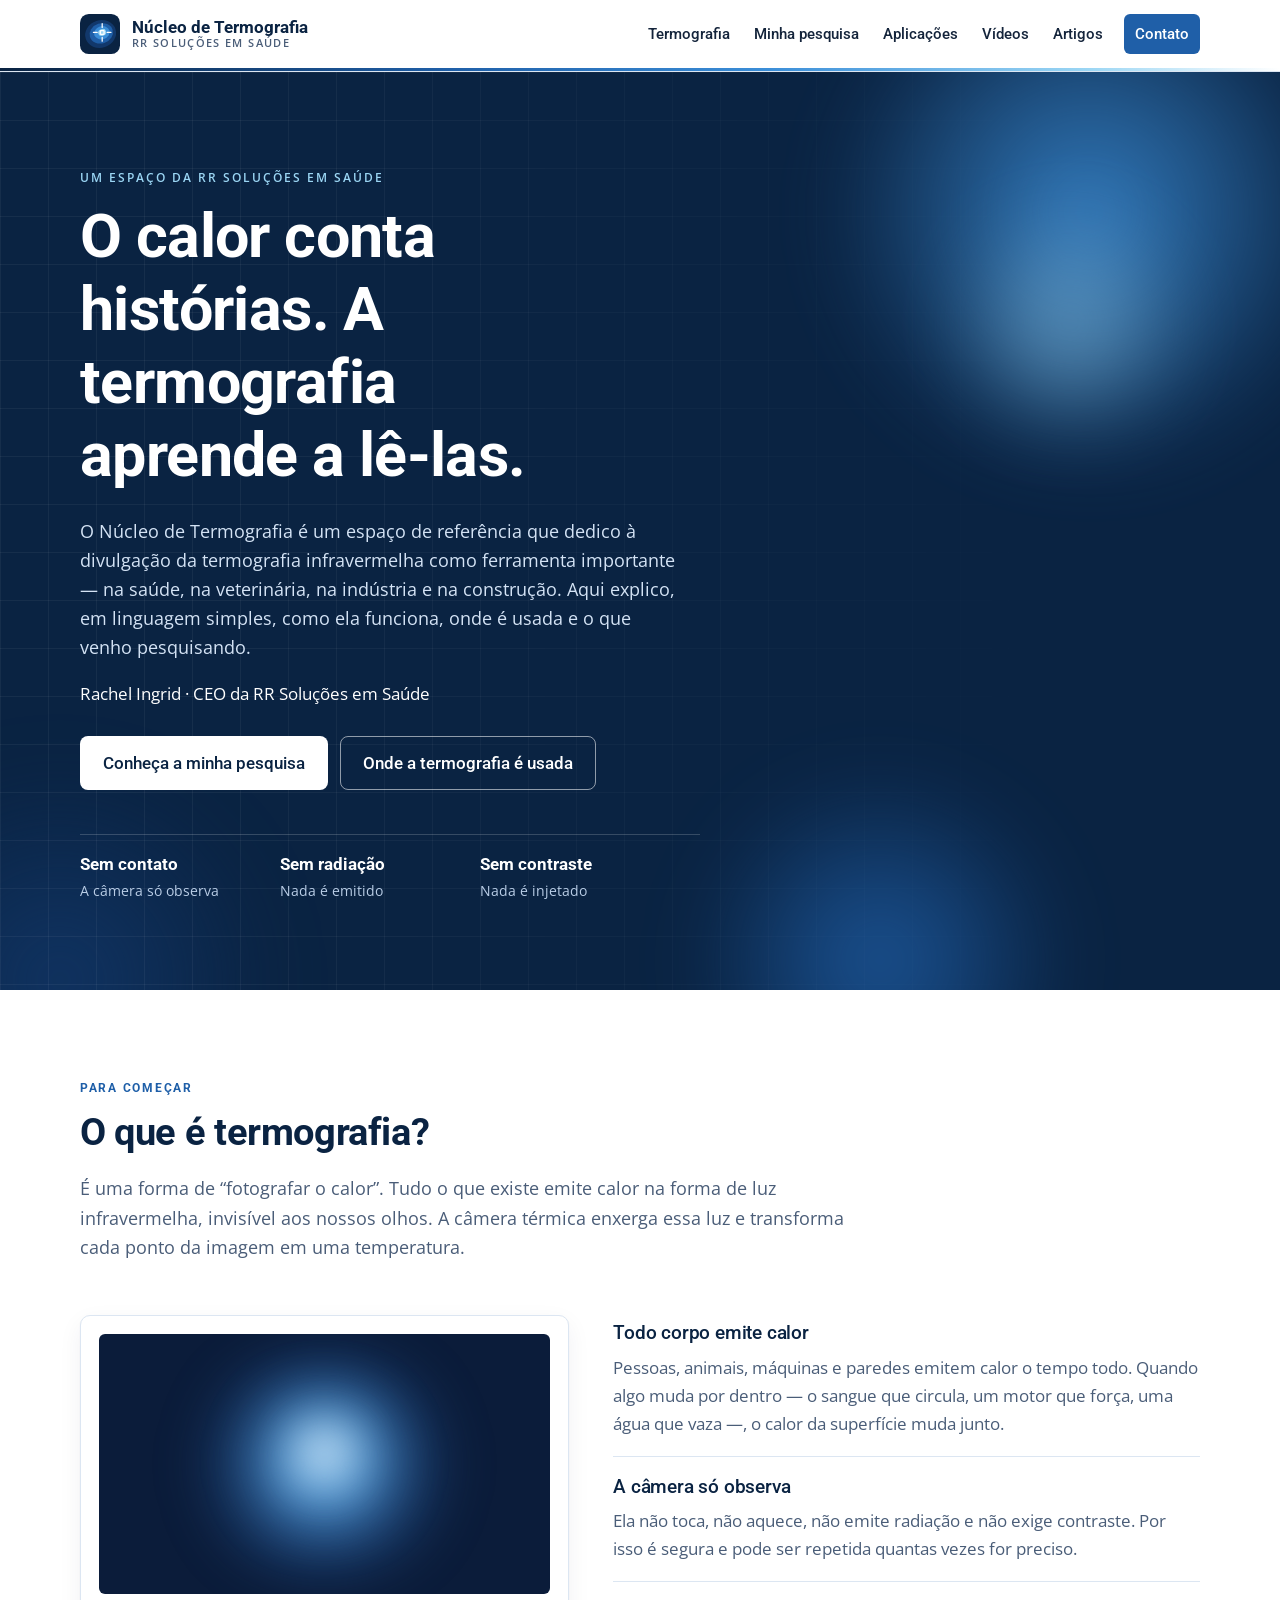
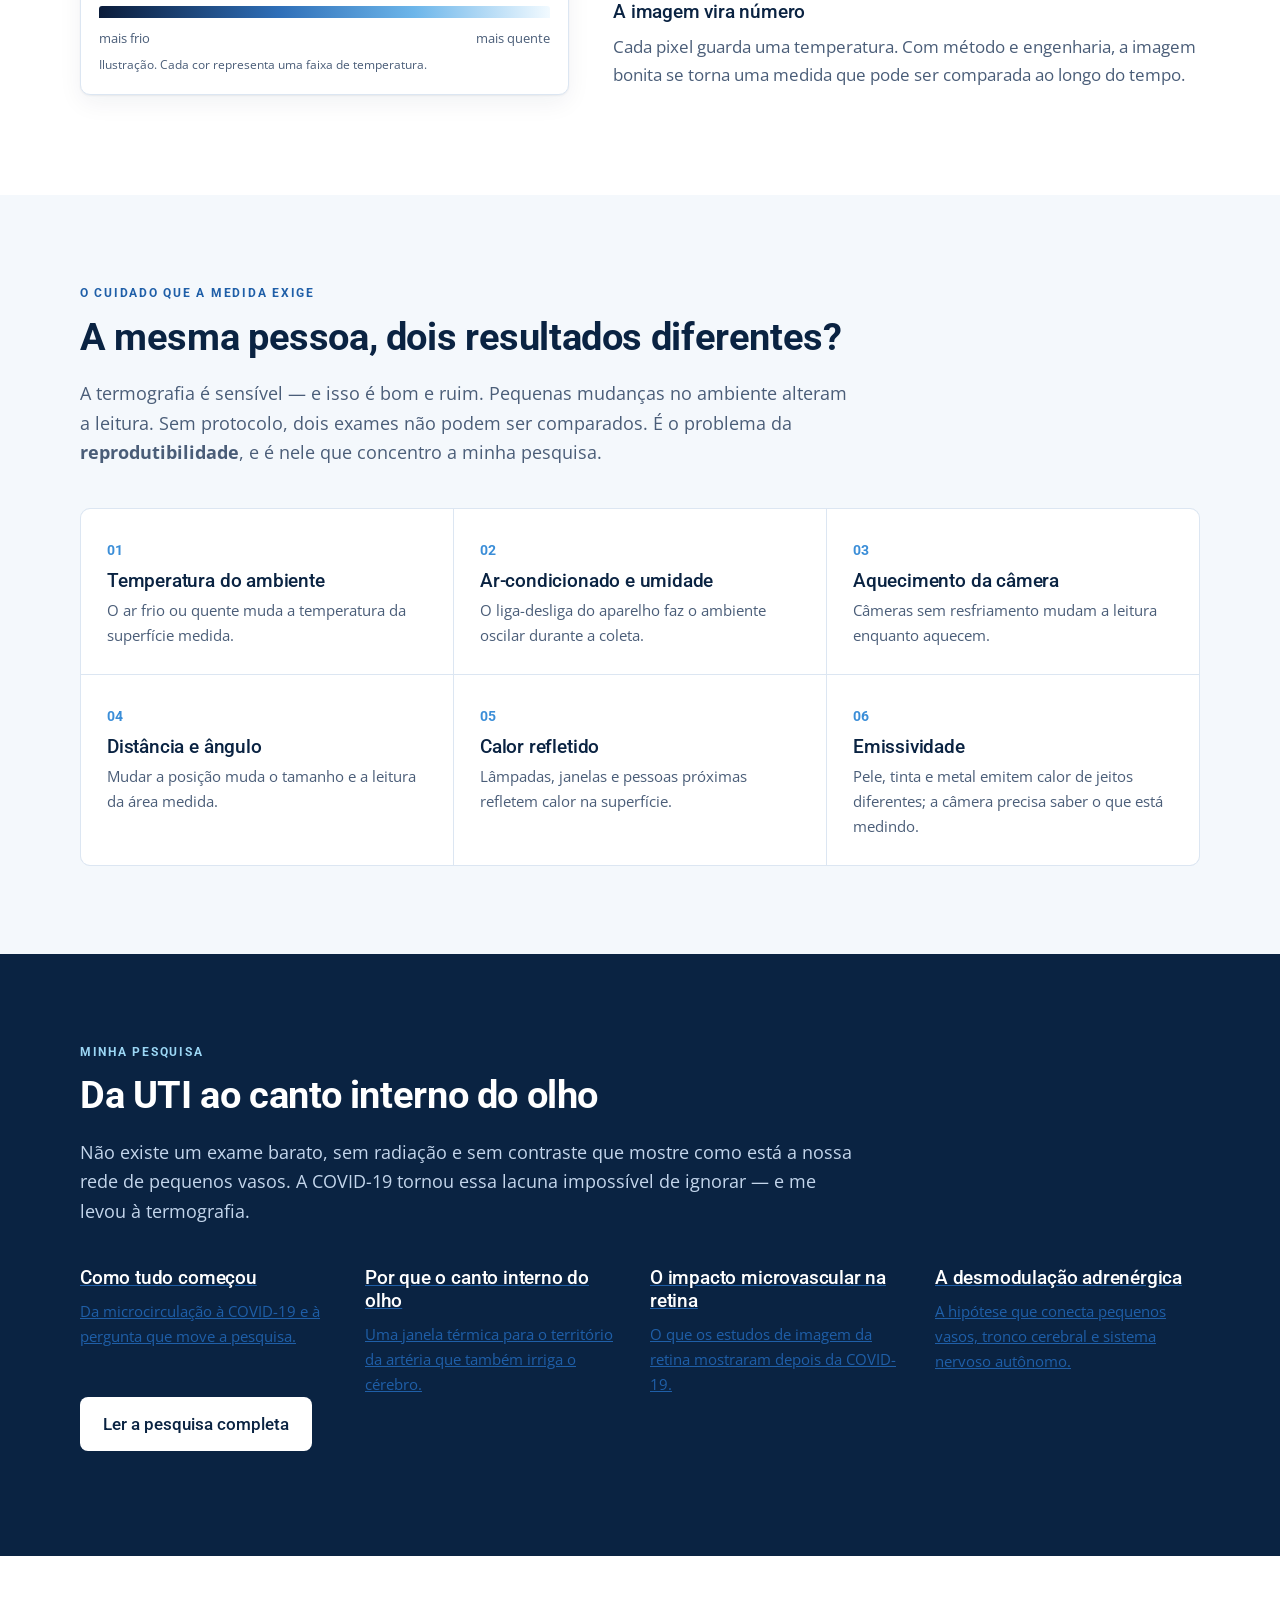
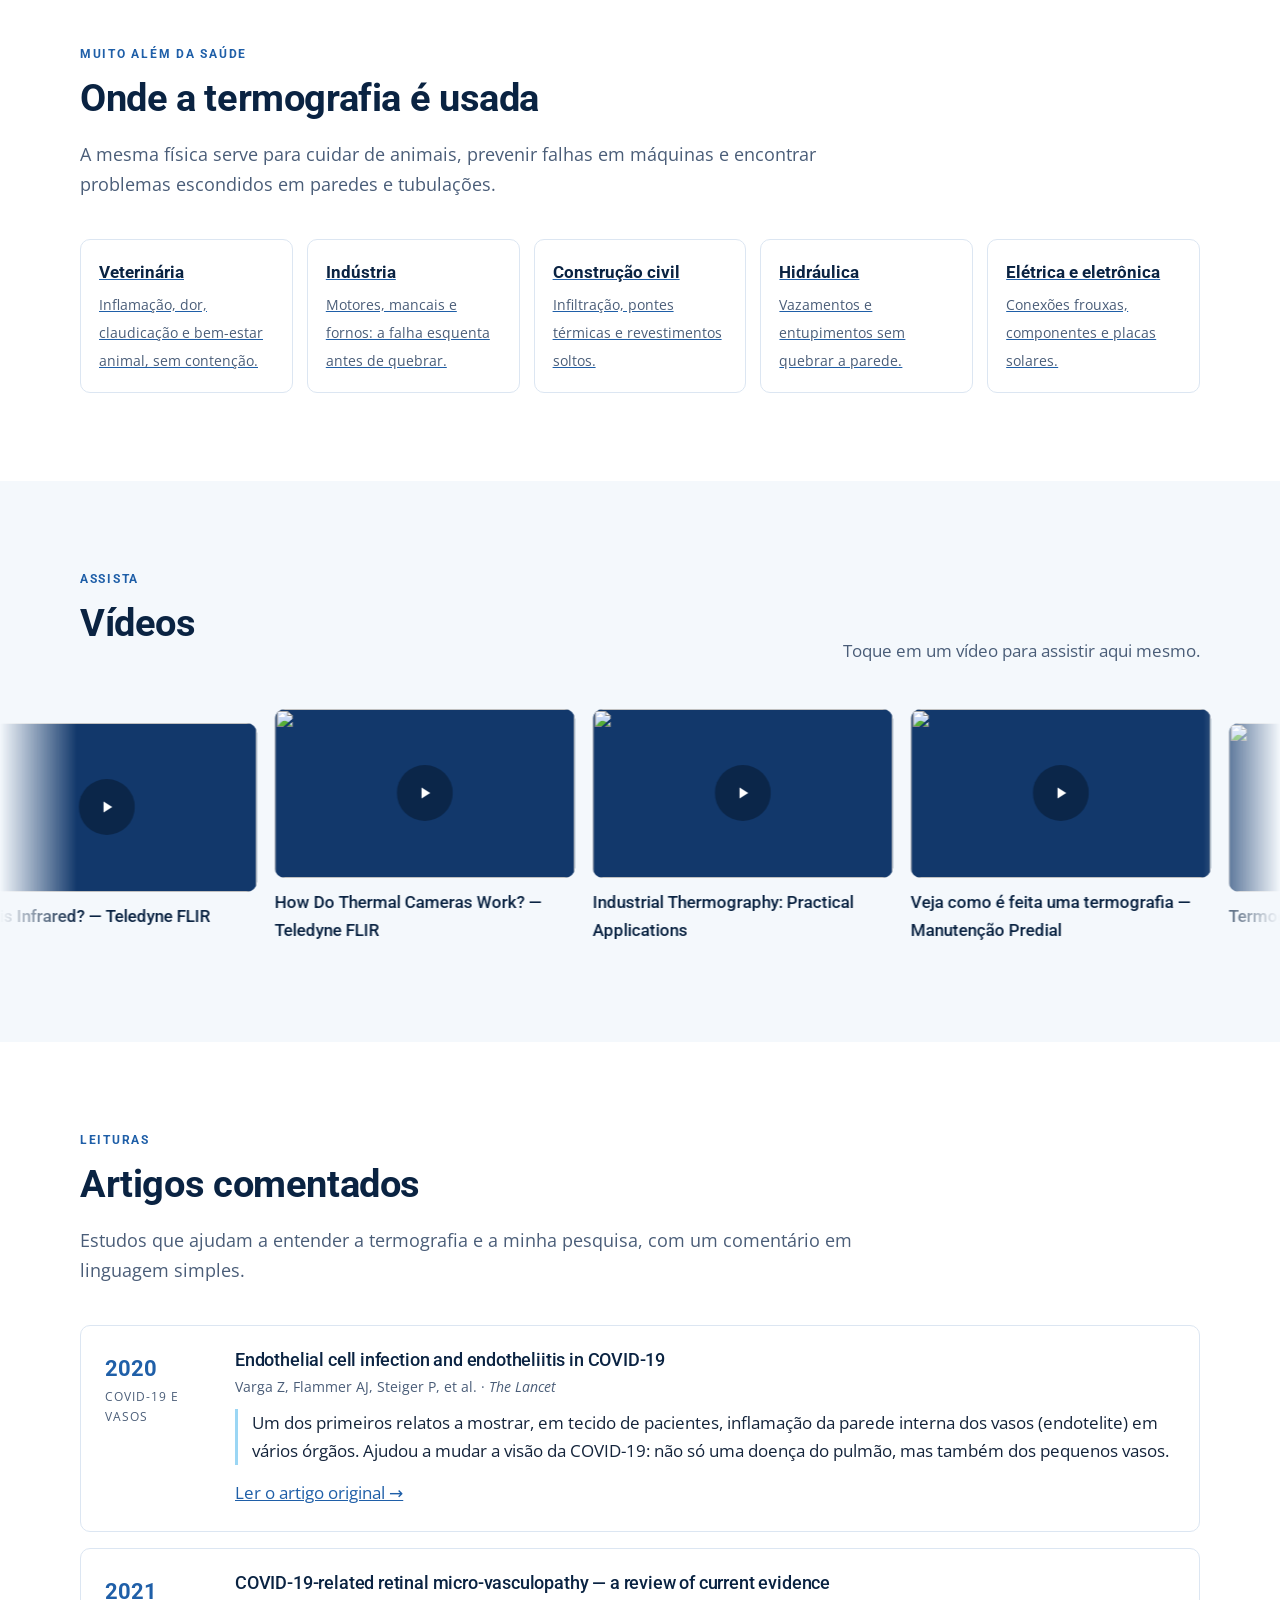
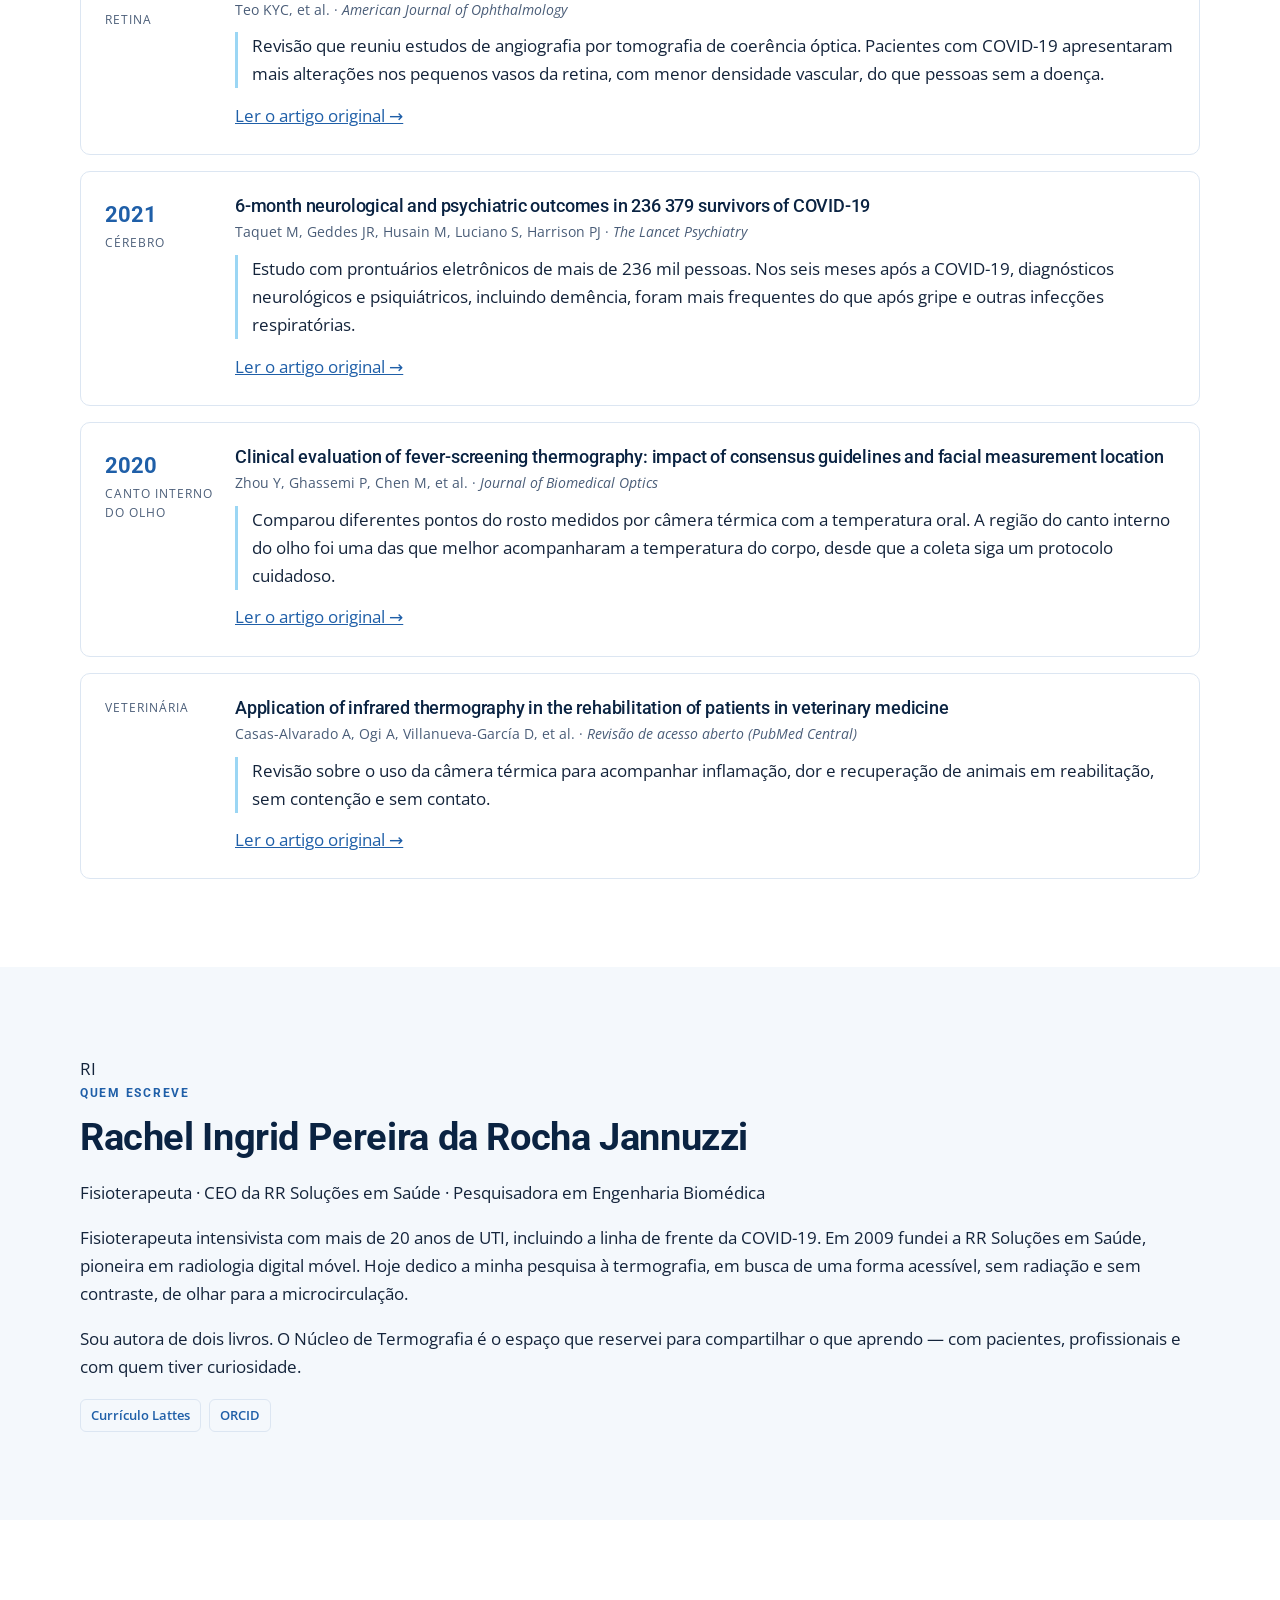
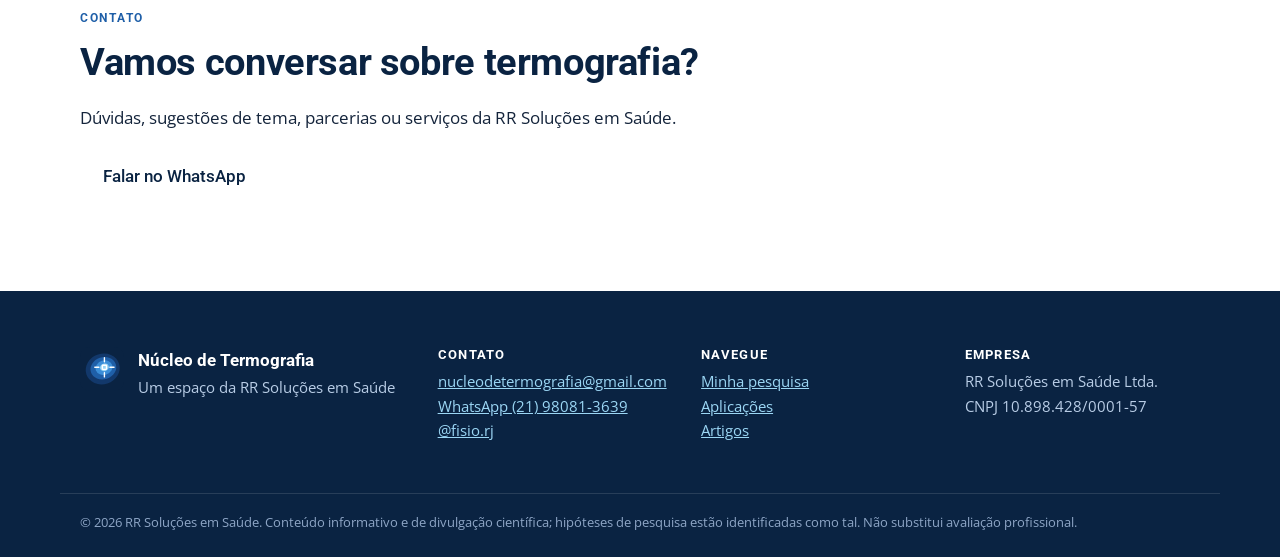
==== index.html @ 2edbccde "Rascunho do novo Núcleo de Termografia (sem histórico anterior) Co-Authored-By: Claude Opus 5.5 <nor" ====
<!doctype html>
<html lang="pt-BR">
<head>
  <meta charset="utf-8">
  <meta name="viewport" content="width=device-width, initial-scale=1">
  <title>Núcleo de Termografia — RR Soluções em Saúde</title>
  <meta name="description" content="Espaço de referência sobre termografia infravermelha criado por Rachel Ingrid, CEO da RR Soluções em Saúde: o que é, onde é usada e a pesquisa do canto interno do olho, em linguagem simples.">
  <meta name="theme-color" content="#0A2342">
  <meta property="og:title" content="Núcleo de Termografia">
  <meta property="og:description" content="A termografia explicada em linguagem simples — saúde, veterinária, indústria e construção.">
  <meta property="og:type" content="website">
  <link rel="icon" href="img/marca.svg" type="image/svg+xml">
  <link rel="stylesheet" href="css/estilo.css">
</head>
<body>

<header class="topo">
  <div class="wrap topo-in">
    <a class="marca" href="index.html" aria-label="Núcleo de Termografia — início">
      <img src="img/marca.svg" alt="" width="40" height="40">
      <span class="marca-txt"><strong>Núcleo de Termografia</strong><small>RR SOLUÇÕES EM SAÚDE</small></span>
    </a>
    <button class="menu-btn" id="menuBtn" aria-expanded="false" aria-controls="menu" aria-label="Abrir menu"><span></span><span></span><span></span></button>
    <nav class="menu" id="menu" aria-label="Seções">
      <a href="index.html#termografia">Termografia</a>
      <a href="pesquisa.html">Minha pesquisa</a>
      <a href="aplicacoes.html">Aplicações</a>
      <a href="index.html#videos">Vídeos</a>
      <a href="index.html#artigos">Artigos</a>
      <a href="index.html#contato" class="menu-cta">Contato</a>
    </nav>
  </div>
  <div class="regua-termica" aria-hidden="true"></div>
</header>

<main>

<section class="hero" id="inicio">
  <div class="hero-fundo" aria-hidden="true">
    <div class="campo-termico"><span class="iso i1"></span><span class="iso i2"></span><span class="iso i3"></span><span class="iso i4"></span></div>
    <div class="hero-grade"></div>
  </div>
  <div class="wrap hero-in">
    <p class="kicker">Um espaço da RR Soluções em Saúde</p>
    <h1>O calor conta histórias. A termografia aprende a lê-las.</h1>
    <p class="hero-sub">O Núcleo de Termografia é um espaço de referência que dedico à divulgação da termografia infravermelha como ferramenta importante — na saúde, na veterinária, na indústria e na construção. Aqui explico, em linguagem simples, como ela funciona, onde é usada e o que venho pesquisando.</p>
    <p class="hero-assina">Rachel Ingrid · CEO da RR Soluções em Saúde</p>
    <div class="hero-acoes">
      <a class="btn btn-claro" href="pesquisa.html">Conheça a minha pesquisa</a>
      <a class="btn btn-contorno" href="aplicacoes.html">Onde a termografia é usada</a>
    </div>
    <dl class="hero-fatos">
      <div><dt>Sem contato</dt><dd>A câmera só observa</dd></div>
      <div><dt>Sem radiação</dt><dd>Nada é emitido</dd></div>
      <div><dt>Sem contraste</dt><dd>Nada é injetado</dd></div>
    </dl>
  </div>
</section>

<!-- O QUE É -->
<section class="secao" id="termografia">
  <div class="wrap">
    <header class="secao-cab">
      <p class="rotulo">Para começar</p>
      <h2>O que é termografia?</h2>
      <p class="lead">É uma forma de “fotografar o calor”. Tudo o que existe emite calor na forma de luz infravermelha, invisível aos nossos olhos. A câmera térmica enxerga essa luz e transforma cada ponto da imagem em uma temperatura.</p>
    </header>
    <div class="explica">
      <figure class="escala" aria-label="Ilustração: escala de cores de uma imagem térmica">
        <div class="escala-img" aria-hidden="true"><span class="b b1"></span><span class="b b2"></span><span class="b b3"></span></div>
        <div class="escala-barra"><span>mais frio</span><span>mais quente</span></div>
        <figcaption>Ilustração. Cada cor representa uma faixa de temperatura.</figcaption>
      </figure>
      <div class="explica-txt">
        <div class="item"><h3>Todo corpo emite calor</h3><p>Pessoas, animais, máquinas e paredes emitem calor o tempo todo. Quando algo muda por dentro — o sangue que circula, um motor que força, uma água que vaza —, o calor da superfície muda junto.</p></div>
        <div class="item"><h3>A câmera só observa</h3><p>Ela não toca, não aquece, não emite radiação e não exige contraste. Por isso é segura e pode ser repetida quantas vezes for preciso.</p></div>
        <div class="item"><h3>A imagem vira número</h3><p>Cada pixel guarda uma temperatura. Com método e engenharia, a imagem bonita se torna uma medida que pode ser comparada ao longo do tempo.</p></div>
      </div>
    </div>
  </div>
</section>

<!-- DESAFIO -->
<section class="secao secao-gelo" id="desafio">
  <div class="wrap">
    <header class="secao-cab">
      <p class="rotulo">O cuidado que a medida exige</p>
      <h2>A mesma pessoa, dois resultados diferentes?</h2>
      <p class="lead">A termografia é sensível — e isso é bom e ruim. Pequenas mudanças no ambiente alteram a leitura. Sem protocolo, dois exames não podem ser comparados. É o problema da <strong>reprodutibilidade</strong>, e é nele que concentro a minha pesquisa.</p>
    </header>
    <div class="fatores">
      <div><b>01</b><h3>Temperatura do ambiente</h3><p>O ar frio ou quente muda a temperatura da superfície medida.</p></div>
      <div><b>02</b><h3>Ar-condicionado e umidade</h3><p>O liga-desliga do aparelho faz o ambiente oscilar durante a coleta.</p></div>
      <div><b>03</b><h3>Aquecimento da câmera</h3><p>Câmeras sem resfriamento mudam a leitura enquanto aquecem.</p></div>
      <div><b>04</b><h3>Distância e ângulo</h3><p>Mudar a posição muda o tamanho e a leitura da área medida.</p></div>
      <div><b>05</b><h3>Calor refletido</h3><p>Lâmpadas, janelas e pessoas próximas refletem calor na superfície.</p></div>
      <div><b>06</b><h3>Emissividade</h3><p>Pele, tinta e metal emitem calor de jeitos diferentes; a câmera precisa saber o que está medindo.</p></div>
    </div>
  </div>
</section>

<!-- MINHA PESQUISA (chamada) -->
<section class="secao secao-escura" id="pesquisa">
  <div class="wrap">
    <header class="secao-cab">
      <p class="rotulo">Minha pesquisa</p>
      <h2>Da UTI ao canto interno do olho</h2>
      <p class="lead">Não existe um exame barato, sem radiação e sem contraste que mostre como está a nossa rede de pequenos vasos. A COVID-19 tornou essa lacuna impossível de ignorar — e me levou à termografia.</p>
    </header>
    <div class="pilares">
      <a class="pilar-link" href="pesquisa.html#historia"><h3>Como tudo começou</h3><p>Da microcirculação à COVID-19 e à pergunta que move a pesquisa.</p></a>
      <a class="pilar-link" href="pesquisa.html#canto-do-olho"><h3>Por que o canto interno do olho</h3><p>Uma janela térmica para o território da artéria que também irriga o cérebro.</p></a>
      <a class="pilar-link" href="pesquisa.html#retina"><h3>O impacto microvascular na retina</h3><p>O que os estudos de imagem da retina mostraram depois da COVID-19.</p></a>
      <a class="pilar-link" href="pesquisa.html#desmodulacao"><h3>A desmodulação adrenérgica</h3><p>A hipótese que conecta pequenos vasos, tronco cerebral e sistema nervoso autônomo.</p></a>
    </div>
    <p class="mais"><a class="btn btn-claro" href="pesquisa.html">Ler a pesquisa completa</a></p>
  </div>
</section>

<!-- APLICAÇÕES -->
<section class="secao" id="aplicacoes">
  <div class="wrap">
    <header class="secao-cab">
      <p class="rotulo">Muito além da saúde</p>
      <h2>Onde a termografia é usada</h2>
      <p class="lead">A mesma física serve para cuidar de animais, prevenir falhas em máquinas e encontrar problemas escondidos em paredes e tubulações.</p>
    </header>
    <ul class="usos usos-link">
      <li><a href="aplicacoes.html#veterinaria"><strong>Veterinária</strong><span>Inflamação, dor, claudicação e bem-estar animal, sem contenção.</span></a></li>
      <li><a href="aplicacoes.html#industria"><strong>Indústria</strong><span>Motores, mancais e fornos: a falha esquenta antes de quebrar.</span></a></li>
      <li><a href="aplicacoes.html#construcao"><strong>Construção civil</strong><span>Infiltração, pontes térmicas e revestimentos soltos.</span></a></li>
      <li><a href="aplicacoes.html#hidraulica"><strong>Hidráulica</strong><span>Vazamentos e entupimentos sem quebrar a parede.</span></a></li>
      <li><a href="aplicacoes.html#eletronica"><strong>Elétrica e eletrônica</strong><span>Conexões frouxas, componentes e placas solares.</span></a></li>
    </ul>
  </div>
</section>

<!-- VÍDEOS -->
<section class="secao secao-gelo" id="videos">
  <div class="wrap">
    <header class="secao-cab cab-linha">
      <div><p class="rotulo">Assista</p><h2>Vídeos</h2></div>
      <p class="lead-curto">Toque em um vídeo para assistir aqui mesmo.</p>
    </header>
  </div>
  <div class="carrossel" id="carrossel"><div class="carrossel-trilho" id="trilho"></div></div>
  <div class="wrap"><p class="vazio" id="videosVazio" hidden>Em breve, vídeos sobre termografia.</p></div>
</section>

<!-- ARTIGOS -->
<section class="secao" id="artigos">
  <div class="wrap">
    <header class="secao-cab">
      <p class="rotulo">Leituras</p>
      <h2>Artigos comentados</h2>
      <p class="lead">Estudos que ajudam a entender a termografia e a minha pesquisa, com um comentário em linguagem simples.</p>
    </header>
    <div class="lista-artigos" id="listaArtigos"></div>
    <p class="vazio" id="artigosVazio" hidden>Os primeiros artigos comentados serão publicados em breve.</p>
  </div>
</section>

<!-- QUEM ESCREVE -->
<section class="secao secao-gelo" id="sobre">
  <div class="wrap sobre">
    <div class="sobre-foto" aria-hidden="true">RI</div>
    <div>
      <p class="rotulo">Quem escreve</p>
      <h2>Rachel Ingrid Pereira da Rocha Jannuzzi</h2>
      <p class="papel-sobre">Fisioterapeuta · CEO da RR Soluções em Saúde · Pesquisadora em Engenharia Biomédica</p>
      <p>Fisioterapeuta intensivista com mais de 20 anos de UTI, incluindo a linha de frente da COVID-19. Em 2009 fundei a RR Soluções em Saúde, pioneira em radiologia digital móvel. Hoje dedico a minha pesquisa à termografia, em busca de uma forma acessível, sem radiação e sem contraste, de olhar para a microcirculação.</p>
      <p>Sou autora de dois livros. O Núcleo de Termografia é o espaço que reservei para compartilhar o que aprendo — com pacientes, profissionais e com quem tiver curiosidade.</p>
      <div class="membro-links">
        <a href="http://lattes.cnpq.br/6678459905551495" target="_blank" rel="noopener">Currículo Lattes</a>
        <a href="https://orcid.org/0000-0002-0408-6302" target="_blank" rel="noopener">ORCID</a>
      </div>
    </div>
  </div>
</section>

<!-- CONTATO -->
<section class="secao" id="contato">
  <div class="wrap">
    <div class="contato-faixa">
      <div>
        <p class="rotulo">Contato</p>
        <h2>Vamos conversar sobre termografia?</h2>
        <p>Dúvidas, sugestões de tema, parcerias ou serviços da RR Soluções em Saúde.</p>
      </div>
      <div class="contato-acoes">
        <a class="btn btn-claro" data-wa href="#" target="_blank" rel="noopener">Falar no WhatsApp</a>
        <a class="btn btn-contorno" data-mail href="#">Enviar e-mail</a>
      </div>
    </div>
  </div>
</section>

</main>

<footer class="rodape">
  <div class="wrap rodape-in">
    <div class="rodape-marca">
      <img src="img/marca.svg" alt="" width="44" height="44">
      <div><strong>Núcleo de Termografia</strong><br><span>Um espaço da RR Soluções em Saúde</span></div>
    </div>
    <div><h4>Contato</h4><p data-contato></p></div>
    <div><h4>Navegue</h4><p><a href="pesquisa.html">Minha pesquisa</a><br><a href="aplicacoes.html">Aplicações</a><br><a href="index.html#artigos">Artigos</a></p></div>
    <div><h4>Empresa</h4><p>RR Soluções em Saúde Ltda.<br>CNPJ 10.898.428/0001-57</p></div>
  </div>
  <div class="wrap rodape-base">© <span data-ano></span> RR Soluções em Saúde. Conteúdo informativo e de divulgação científica; hipóteses de pesquisa estão identificadas como tal. Não substitui avaliação profissional.</div>
</footer>

<div class="modal" id="modal" hidden>
  <div class="modal-fundo" data-fechar></div>
  <div class="modal-caixa" role="dialog" aria-modal="true" aria-label="Vídeo">
    <button class="modal-fechar" data-fechar aria-label="Fechar">×</button>
    <div class="modal-video" id="modalVideo"></div>
  </div>
</div>

<script src="js/conteudo.js"></script>
<script src="js/site.js"></script>
</body>
</html>
---- css/estilo.css ----
/* ===== Fontes locais (sem depender de serviços externos) ===== */
@font-face{font-family:"Open Sans";src:url(../fonts/open-sans-latin-400-normal.woff2) format("woff2");font-weight:400;font-style:normal;font-display:swap}
@font-face{font-family:"Open Sans";src:url(../fonts/open-sans-latin-400-italic.woff2) format("woff2");font-weight:400;font-style:italic;font-display:swap}
@font-face{font-family:"Open Sans";src:url(../fonts/open-sans-latin-600-normal.woff2) format("woff2");font-weight:600;font-display:swap}
@font-face{font-family:"Open Sans";src:url(../fonts/open-sans-latin-700-normal.woff2) format("woff2");font-weight:700;font-display:swap}
@font-face{font-family:"Roboto";src:url(../fonts/roboto-latin-500-normal.woff2) format("woff2");font-weight:500;font-display:swap}
@font-face{font-family:"Roboto";src:url(../fonts/roboto-latin-700-normal.woff2) format("woff2");font-weight:700;font-display:swap}

/* ===== Identidade ===== */
:root{
  --noite:#0A2342; --noite-2:#12386B; --azul:#1F5FA8; --sinal:#3B8ED8; --gelo:#9BD6F4;
  --nevoa:#F4F8FC; --branco:#fff; --linha:#DCE6F2; --texto:#14243B; --texto-2:#4A5D78;
  --raio:10px; --sombra:0 1px 2px rgba(10,35,66,.06),0 8px 24px rgba(10,35,66,.06);
  --t-titulo:"Roboto",system-ui,-apple-system,"Segoe UI",Arial,sans-serif;
  --t-texto:"Open Sans",system-ui,-apple-system,"Segoe UI",Arial,sans-serif;
}
*{box-sizing:border-box}
html{scroll-behavior:smooth;scroll-padding-top:84px}
body{margin:0;font-family:var(--t-texto);color:var(--texto);background:var(--branco);line-height:1.65;font-size:17px;-webkit-font-smoothing:antialiased}
img{max-width:100%;display:block}
a{color:var(--azul)}
h1,h2,h3,h4{font-family:var(--t-titulo);color:var(--noite);line-height:1.2;margin:0 0 .5em;font-weight:700;letter-spacing:-.01em}
h2{font-size:clamp(1.7rem,3.2vw,2.4rem)}
h3{font-size:1.2rem;font-weight:500}
h4{font-size:1rem;font-weight:700}
p{margin:0 0 1em}
.wrap{max-width:1160px;margin:0 auto;padding:0 20px}
:focus-visible{outline:3px solid var(--sinal);outline-offset:2px}

/* ===== Faixa de proposta ===== */
.faixa-proposta{background:#E8F1FB;color:var(--noite-2);font-size:.85rem;padding:8px 0;text-align:center;border-bottom:1px solid var(--linha)}

/* ===== Cabeçalho ===== */
.topo{position:sticky;top:0;z-index:50;background:rgba(255,255,255,.96);backdrop-filter:saturate(1.4) blur(8px);border-bottom:1px solid var(--linha)}
.topo-in{display:flex;align-items:center;justify-content:space-between;height:68px;gap:16px}
.marca{display:flex;align-items:center;gap:12px;text-decoration:none;color:var(--noite)}
.marca img{width:40px;height:40px}
.marca-txt{display:flex;flex-direction:column;line-height:1.15}
.marca-txt strong{font-family:var(--t-titulo);font-size:1.05rem}
.marca-txt small{font-size:.7rem;letter-spacing:.12em;color:var(--texto-2);font-weight:600}
.menu{display:flex;align-items:center;gap:2px}
.menu a{font-family:var(--t-titulo);font-weight:500;font-size:.92rem;color:var(--texto);text-decoration:none;padding:8px 11px;border-radius:6px}
.menu a:hover{background:var(--nevoa);color:var(--azul)}
.menu .menu-cta{background:var(--azul);color:#fff;margin-left:8px}
.menu .menu-cta:hover{background:var(--noite-2);color:#fff}
.menu-btn{display:none;background:none;border:0;padding:10px;cursor:pointer}
.menu-btn span{display:block;width:22px;height:2px;background:var(--noite);margin:5px 0;transition:.2s}
.regua-termica{height:3px;background:linear-gradient(90deg,var(--noite),var(--azul) 35%,var(--sinal) 60%,var(--gelo) 85%,#fff)}

@media (max-width:980px){
  .menu-btn{display:block}
  .menu{position:absolute;top:71px;left:0;right:0;flex-direction:column;align-items:stretch;background:#fff;border-bottom:1px solid var(--linha);padding:8px 20px 16px;display:none;box-shadow:var(--sombra)}
  .menu.aberto{display:flex}
  .menu a{padding:12px 4px;border-bottom:1px solid var(--nevoa)}
  .menu .menu-cta{margin:10px 0 0;text-align:center;border:0}
}

/* ===== Botões ===== */
.btn{display:inline-block;font-family:var(--t-titulo);font-weight:500;text-decoration:none;padding:12px 22px;border-radius:8px;border:1.5px solid transparent;transition:.15s}
.btn-claro{background:#fff;color:var(--noite)}
.btn-claro:hover{background:var(--gelo)}
.btn-contorno{border-color:rgba(255,255,255,.55);color:#fff}
.btn-contorno:hover{background:rgba(255,255,255,.1)}
.btn-azul{background:var(--azul);color:#fff}
.btn-azul:hover{background:var(--noite-2)}
.btn-linha{border-color:var(--azul);color:var(--azul);background:#fff}
.btn-linha:hover{background:var(--nevoa)}

/* ===== Hero ===== */
.hero{position:relative;background:var(--noite);color:#fff;overflow:hidden}
.hero-fundo{position:absolute;inset:0}
.campo-termico{position:absolute;inset:0}
.iso{position:absolute;border-radius:50%;filter:blur(40px);opacity:.85;animation:deriva 22s ease-in-out infinite alternate}
.i1{width:620px;height:520px;right:-120px;top:-120px;background:radial-gradient(circle,var(--sinal),transparent 65%)}
.i2{width:440px;height:380px;right:180px;bottom:-160px;background:radial-gradient(circle,var(--azul),transparent 65%);animation-duration:28s}
.i3{width:300px;height:260px;right:60px;top:120px;background:radial-gradient(circle,var(--gelo),transparent 60%);opacity:.55;animation-duration:18s}
.i4{width:520px;height:420px;left:-200px;bottom:-200px;background:radial-gradient(circle,var(--noite-2),transparent 65%);animation-duration:32s}
@keyframes deriva{to{transform:translate(-60px,40px) scale(1.12)}}
.hero-fotos{position:absolute;inset:0}
.hero-fotos img{position:absolute;inset:0;width:100%;height:100%;object-fit:cover;opacity:0;transition:opacity 1.6s ease;transform:scale(1.04)}
.hero-fotos img.ativa{opacity:.38;animation:aproxima 9s linear forwards}
@keyframes aproxima{from{transform:scale(1.04)}to{transform:scale(1.12)}}
.hero-fotos.tem-fotos~.hero-grade{background-color:rgba(10,35,66,.35)}
.hero-grade{position:absolute;inset:0;background-image:linear-gradient(rgba(255,255,255,.05) 1px,transparent 1px),linear-gradient(90deg,rgba(255,255,255,.05) 1px,transparent 1px);background-size:48px 48px;mask-image:linear-gradient(90deg,#000 20%,transparent 85%)}
.hero-in{position:relative;padding:96px 20px 88px}
.kicker{font-size:.78rem;letter-spacing:.16em;text-transform:uppercase;color:var(--gelo);font-weight:600}
.hero h1{color:#fff;font-size:clamp(2.2rem,5.4vw,3.8rem);max-width:15ch;margin-bottom:.4em}
.hero-sub{max-width:60ch;font-size:1.1rem;color:#D4E3F5}
.hero-acoes{display:flex;flex-wrap:wrap;gap:12px;margin:28px 0 44px}
.hero-fatos{display:grid;grid-template-columns:repeat(3,minmax(0,200px));gap:0;margin:0;border-top:1px solid rgba(255,255,255,.18);max-width:620px}
.hero-fatos div{padding:16px 16px 0 0}
.hero-fatos dt{font-family:var(--t-titulo);font-weight:700;font-size:1.05rem}
.hero-fatos dd{margin:0;color:#B9CDE6;font-size:.9rem}
@media (max-width:600px){.hero-in{padding:64px 20px 56px}.hero-fatos{grid-template-columns:1fr}.hero-fatos div{padding:12px 0 0}}

/* ===== Seções ===== */
.secao{padding:88px 0}
.secao-gelo{background:var(--nevoa)}
.secao-escura{background:var(--noite);color:#D4E3F5}
.secao-escura h2,.secao-escura h3{color:#fff}
.secao-escura .rotulo{color:var(--gelo)}
.secao-cab{max-width:780px;margin-bottom:40px}
.cab-linha{display:flex;justify-content:space-between;align-items:flex-end;max-width:none;gap:20px;flex-wrap:wrap}
.rotulo{font-family:var(--t-titulo);font-size:.78rem;letter-spacing:.14em;text-transform:uppercase;color:var(--azul);font-weight:700;margin-bottom:10px}
.lead{font-size:1.12rem;color:var(--texto-2)}
.secao-escura .lead{color:#C4D6EC}
.lead-curto{color:var(--texto-2);margin:0}
.sub-h{margin-top:48px;margin-bottom:20px}
.vazio{color:var(--texto-2);font-style:italic;padding:22px;border:1px dashed var(--linha);border-radius:var(--raio);background:#fff;text-align:center}
.nota{font-size:.88rem;color:var(--texto-2)}
.grade-2{display:grid;grid-template-columns:repeat(2,1fr);gap:20px}
.grade-3{display:grid;grid-template-columns:repeat(3,1fr);gap:20px}
@media (max-width:800px){.grade-2,.grade-3{grid-template-columns:1fr}.secao{padding:64px 0}}

/* ===== Participe ===== */
.cartao-pesquisa{background:#fff;border:1px solid var(--linha);border-top:4px solid var(--azul);border-radius:var(--raio);padding:26px;box-shadow:var(--sombra)}
.cartao-pesquisa:nth-child(2){border-top-color:var(--sinal)}
.etiqueta{display:inline-block;font-size:.75rem;font-weight:700;letter-spacing:.06em;text-transform:uppercase;color:var(--azul);background:var(--nevoa);padding:4px 10px;border-radius:99px;margin-bottom:12px}
.cartao-pesquisa h3{font-size:1.15rem}
.meta{font-size:.85rem;color:var(--texto-2);margin:0;border-top:1px solid var(--linha);padding-top:12px}
.aviso-tcle{display:flex;gap:18px;align-items:flex-start;margin-top:28px;background:var(--noite);color:#D4E3F5;border-radius:var(--raio);padding:26px}
.aviso-tcle h3{color:#fff;margin-bottom:.35em}
.aviso-tcle p{margin:0}
.aviso-tcle svg{flex:0 0 36px;width:36px;height:36px;fill:none;stroke:var(--gelo);stroke-width:1.6;stroke-linecap:round;stroke-linejoin:round}
.passos{list-style:none;padding:0;margin:0;display:grid;grid-template-columns:repeat(5,1fr);gap:14px;counter-reset:p}
.passos li{position:relative;background:#fff;border:1px solid var(--linha);border-radius:var(--raio);padding:20px 18px}
.passos span{display:inline-grid;place-items:center;width:32px;height:32px;border-radius:50%;background:var(--azul);color:#fff;font-family:var(--t-titulo);font-weight:700;margin-bottom:12px}
.passos h4{margin-bottom:.3em}
.passos p{font-size:.92rem;color:var(--texto-2);margin:0}
@media (max-width:980px){.passos{grid-template-columns:repeat(2,1fr)}}
@media (max-width:520px){.passos{grid-template-columns:1fr}}
.info-rapida{margin-top:20px}
.info-rapida div{border-left:3px solid var(--sinal);padding:4px 0 4px 16px}
.info-rapida p{margin:0;color:var(--texto-2);font-size:.95rem}
.faq{border-top:1px solid var(--linha)}
.faq details{border-bottom:1px solid var(--linha)}
.faq summary{cursor:pointer;list-style:none;padding:18px 40px 18px 0;font-family:var(--t-titulo);font-weight:500;font-size:1.05rem;color:var(--noite);position:relative}
.faq summary::-webkit-details-marker{display:none}
.faq summary::after{content:"+";position:absolute;right:6px;top:12px;font-size:1.6rem;color:var(--azul);font-weight:400}
.faq details[open] summary::after{content:"–"}
.faq details p{color:var(--texto-2);max-width:75ch}
.contato-box{margin-top:44px;display:flex;justify-content:space-between;align-items:center;gap:20px;flex-wrap:wrap;background:var(--nevoa);border:1px solid var(--linha);border-radius:var(--raio);padding:26px 28px}
.contato-box h3{margin-bottom:.3em}
.contato-box p{margin:0;color:var(--texto-2)}
.contato-acoes{display:flex;gap:10px;flex-wrap:wrap}

/* ===== Termografia ===== */
.explica{display:grid;grid-template-columns:1fr 1.2fr;gap:44px;align-items:center}
@media (max-width:860px){.explica{grid-template-columns:1fr}}
.escala{margin:0;background:#fff;border:1px solid var(--linha);border-radius:var(--raio);padding:18px;box-shadow:var(--sombra)}
.escala-img{position:relative;height:260px;border-radius:6px;overflow:hidden;background:#0B1C3A}
.escala-img .b{position:absolute;border-radius:50%;filter:blur(22px)}
.b1{width:70%;height:90%;left:15%;top:5%;background:radial-gradient(circle,#2F6FB8,transparent 70%)}
.b2{width:44%;height:60%;left:28%;top:18%;background:radial-gradient(circle,#6DB6EA,transparent 70%);animation:pulsa 6s ease-in-out infinite alternate}
.b3{width:20%;height:28%;left:40%;top:32%;background:radial-gradient(circle,#F2FAFF,transparent 70%);animation:pulsa 4s ease-in-out infinite alternate}
@keyframes pulsa{to{transform:scale(1.15)}}
.escala-barra{display:flex;justify-content:space-between;margin-top:12px;padding-top:22px;font-size:.8rem;color:var(--texto-2);background:linear-gradient(90deg,#0B1C3A,#2F6FB8 40%,#6DB6EA 70%,#F2FAFF) top/100% 12px no-repeat;border-radius:3px}
.escala figcaption{font-size:.78rem;color:var(--texto-2);margin-top:6px}
.explica-txt .item{padding:18px 0;border-bottom:1px solid var(--linha)}
.explica-txt .item:last-child{border:0}
.explica-txt p{margin:0;color:var(--texto-2)}
.usos{list-style:none;margin:0;padding:0;display:grid;grid-template-columns:repeat(5,1fr);gap:14px}
.usos li{background:#fff;border:1px solid var(--linha);border-radius:var(--raio);padding:18px}
.usos strong{display:block;font-family:var(--t-titulo);color:var(--noite);margin-bottom:4px}
.usos span{font-size:.9rem;color:var(--texto-2)}
@media (max-width:980px){.usos{grid-template-columns:repeat(2,1fr)}}
@media (max-width:480px){.usos{grid-template-columns:1fr}}

/* ===== Desafio ===== */
.fatores{display:grid;grid-template-columns:repeat(3,1fr);gap:1px;background:var(--linha);border:1px solid var(--linha);border-radius:var(--raio);overflow:hidden}
.fatores div{background:#fff;padding:26px}
.fatores b{font-family:var(--t-titulo);color:var(--sinal);font-size:.9rem}
.fatores h3{margin:6px 0 .3em}
.fatores p{margin:0;color:var(--texto-2);font-size:.95rem}
@media (max-width:860px){.fatores{grid-template-columns:repeat(2,1fr)}}
@media (max-width:520px){.fatores{grid-template-columns:1fr}}

/* ===== Proposta ===== */
.pilares{display:grid;grid-template-columns:repeat(4,1fr);gap:20px}
.pilares div{border-top:2px solid var(--sinal);padding-top:18px}
.pilares p{font-size:.95rem;margin:0}
@media (max-width:860px){.pilares{grid-template-columns:repeat(2,1fr)}}
@media (max-width:520px){.pilares{grid-template-columns:1fr}}

/* ===== Vídeos (carrossel) ===== */
.carrossel{overflow:hidden;mask-image:linear-gradient(90deg,transparent,#000 6%,#000 94%,transparent)}
.carrossel-trilho{display:flex;gap:18px;width:max-content;padding:4px 0 10px;will-change:transform}
.video{flex:0 0 300px;background:none;border:0;padding:0;text-align:left;cursor:pointer;font:inherit;color:inherit}
.video-mini{position:relative;aspect-ratio:16/9;border-radius:var(--raio);overflow:hidden;background:var(--noite-2)}
.video-mini img{width:100%;height:100%;object-fit:cover;transition:transform .4s}
.video:hover .video-mini img{transform:scale(1.05)}
.video-mini::after{content:"";position:absolute;inset:0;margin:auto;width:56px;height:56px;border-radius:50%;background:rgba(10,35,66,.82) url("data:image/svg+xml,%3Csvg xmlns='http://www.w3.org/2000/svg' viewBox='0 0 24 24'%3E%3Cpath fill='%23fff' d='M9 7l8 5-8 5z'/%3E%3C/svg%3E") center/26px no-repeat}
.video span{display:block;font-family:var(--t-titulo);font-weight:500;margin-top:10px;color:var(--noite)}
.modal{position:fixed;inset:0;z-index:100;display:grid;place-items:center;padding:20px}
.modal[hidden]{display:none}
.modal-fundo{position:absolute;inset:0;background:rgba(5,16,32,.82)}
.modal-caixa{position:relative;width:min(960px,100%)}
.modal-video{aspect-ratio:16/9;background:#000;border-radius:8px;overflow:hidden}
.modal-video iframe{width:100%;height:100%;border:0}
.modal-fechar{position:absolute;top:-44px;right:0;background:none;border:0;color:#fff;font-size:2rem;cursor:pointer;line-height:1}

/* ===== Artigos ===== */
.lista-artigos{display:grid;gap:16px}
.artigo{background:#fff;border:1px solid var(--linha);border-radius:var(--raio);padding:24px;display:grid;grid-template-columns:110px 1fr;gap:20px}
.artigo-ano{font-family:var(--t-titulo);font-weight:700;color:var(--azul);font-size:1.4rem}
.artigo-tema{display:block;font-size:.75rem;text-transform:uppercase;letter-spacing:.08em;color:var(--texto-2)}
.artigo h3{font-size:1.1rem;margin-bottom:.2em}
.artigo .ref{font-size:.88rem;color:var(--texto-2);margin-bottom:.8em}
.artigo .coment{border-left:3px solid var(--gelo);padding-left:14px;margin:0 0 .8em}
@media (max-width:600px){.artigo{grid-template-columns:1fr;gap:6px}}

/* ===== Pesquisas ===== */
.pesq{background:#fff;border:1px solid var(--linha);border-radius:var(--raio);padding:26px;display:flex;flex-direction:column}
.pesq .status{align-self:flex-start;font-size:.75rem;font-weight:700;color:#0E5A3A;background:#E3F4EC;padding:4px 10px;border-radius:99px;margin-bottom:12px}
.pesq .quem{font-size:.9rem;color:var(--texto-2)}
.pesq p{color:var(--texto-2)}
.pesq a{margin-top:auto;font-family:var(--t-titulo);font-weight:500;text-decoration:none}
.pesq a:hover{text-decoration:underline}

/* ===== Equipe ===== */
.grade-equipe{display:grid;grid-template-columns:repeat(4,1fr);gap:20px}
@media (max-width:980px){.grade-equipe{grid-template-columns:repeat(2,1fr)}}
@media (max-width:520px){.grade-equipe{grid-template-columns:1fr}}
.membro{background:#fff;border:1px solid var(--linha);border-radius:var(--raio);overflow:hidden;display:flex;flex-direction:column}
.membro-foto{aspect-ratio:1/1;background:linear-gradient(135deg,var(--noite),var(--azul));display:grid;place-items:center;color:#fff;font-family:var(--t-titulo);font-size:2.6rem;font-weight:700;letter-spacing:.04em}
.membro-foto img{width:100%;height:100%;object-fit:cover}
.membro-corpo{padding:20px;display:flex;flex-direction:column;flex:1}
.membro h3{font-size:1.05rem;margin-bottom:.15em}
.membro .papel{font-size:.82rem;font-weight:700;color:var(--azul);text-transform:uppercase;letter-spacing:.05em;margin-bottom:.8em}
.membro .mini{font-size:.9rem;color:var(--texto-2)}
.membro-links{margin-top:auto;display:flex;gap:8px;flex-wrap:wrap}
.membro-links a{font-size:.82rem;font-weight:600;text-decoration:none;border:1px solid var(--linha);border-radius:6px;padding:5px 10px;color:var(--azul)}
.membro-links a:hover{background:var(--nevoa)}

/* ===== Comunicação ===== */
.identidade{display:grid;grid-template-columns:1.3fr 1fr 1fr;gap:20px}
@media (max-width:980px){.identidade{grid-template-columns:1fr}}
.identidade>div{background:var(--nevoa);border:1px solid var(--linha);border-radius:var(--raio);padding:24px}
.id-marca{display:flex;gap:20px;align-items:flex-start}
.id-marca img{flex:0 0 96px;width:96px;height:auto}
.id-marca p{margin:0;color:var(--texto-2);font-size:.95rem}
@media (max-width:520px){.id-marca{flex-direction:column}}
.paleta{list-style:none;padding:0;margin:0 0 12px;display:grid;gap:8px}
.paleta li{display:flex;align-items:center;gap:10px;font-size:.9rem}
.paleta span{width:28px;height:28px;border-radius:6px;background:var(--c);border:1px solid var(--linha)}
.paleta code{margin-left:auto;font-size:.8rem;color:var(--texto-2)}
.t-titulo{font-family:var(--t-titulo);font-weight:700;font-size:1.4rem;color:var(--noite);margin-bottom:.3em}
.t-texto{font-size:1rem}
.agenda{margin-top:12px}
.lista-agenda{list-style:none;margin:0;padding:0;display:grid;gap:10px}
.lista-agenda li{display:grid;grid-template-columns:64px 1fr;gap:14px;align-items:center;background:#fff;border:1px solid var(--linha);border-radius:var(--raio);padding:14px}
.data{text-align:center;background:var(--noite);color:#fff;border-radius:8px;padding:6px 0;font-family:var(--t-titulo);line-height:1.1}
.data b{display:block;font-size:1.4rem}
.data small{font-size:.7rem;text-transform:uppercase;letter-spacing:.06em}
.lista-agenda h4{margin:0}
.lista-agenda p{margin:0;font-size:.88rem;color:var(--texto-2)}
.nota-visita{color:var(--texto-2);font-size:.95rem}

/* ===== Fotos ===== */
.galeria{display:grid;grid-template-columns:repeat(auto-fill,minmax(240px,1fr));gap:14px}
.galeria figure{margin:0;border-radius:var(--raio);overflow:hidden;background:#fff;border:1px solid var(--linha)}
.galeria img{aspect-ratio:4/3;width:100%;object-fit:cover}
.galeria figcaption{font-size:.85rem;color:var(--texto-2);padding:10px 12px}

/* ===== Engenharia Biomédica ===== */
.peb-destaque{display:grid;grid-template-columns:240px 1fr;gap:36px;align-items:center;background:var(--nevoa);border:1px solid var(--linha);border-left:6px solid var(--azul);border-radius:var(--raio);padding:32px}
.peb-logo{background:#fff;border-radius:8px;padding:20px;display:grid;place-items:center}
.peb-logo img{width:190px}
@media (max-width:760px){.peb-destaque{grid-template-columns:1fr;gap:20px;padding:24px}}
.labs{list-style:none;padding:0;margin:20px 0 0;display:grid;grid-template-columns:repeat(auto-fill,minmax(210px,1fr));gap:12px}
.labs a{display:block;height:100%;text-decoration:none;border:1px solid var(--linha);border-radius:var(--raio);padding:16px;transition:.15s;background:#fff}
.labs a:hover{border-color:var(--sinal);box-shadow:var(--sombra)}
.lab-tipo{display:block;font-size:.7rem;font-weight:700;text-transform:uppercase;letter-spacing:.08em;color:var(--sinal)}
.labs strong{display:block;font-family:var(--t-titulo);color:var(--noite);margin:2px 0}
.labs small{color:var(--texto-2)}

/* ===== Links / logos ===== */
.logos{list-style:none;padding:0;margin:0;display:grid;grid-template-columns:repeat(4,1fr);gap:20px}
@media (max-width:980px){.logos{grid-template-columns:repeat(2,1fr)}}
@media (max-width:480px){.logos{grid-template-columns:1fr}}
.logos li{background:#fff;border:1px solid var(--linha);border-radius:var(--raio);padding:18px}
.logo-caixa{height:96px;display:grid;place-items:center;border-bottom:1px solid var(--nevoa);margin-bottom:14px;padding-bottom:10px}
.logo-caixa img{max-height:80px;max-width:190px;width:auto;object-fit:contain;transition:transform .2s}
.logos a:hover img{transform:scale(1.04)}
.logo-texto{font-family:var(--t-titulo);font-weight:700;font-size:2rem;letter-spacing:.08em;color:var(--noite);text-decoration:none}
.logos a{text-decoration:none}
.logos p{margin:0;font-size:.88rem;color:var(--texto-2)}

/* ===== Localização ===== */
.grade-local{display:grid;grid-template-columns:1fr 1.4fr;gap:40px;align-items:center}
.grade-local h2{font-size:clamp(1.4rem,2.6vw,1.9rem)}
@media (max-width:860px){.grade-local{grid-template-columns:1fr}}
.mapa{border-radius:var(--raio);overflow:hidden;border:1px solid var(--linha);aspect-ratio:4/3;background:var(--nevoa)}
.mapa iframe{width:100%;height:100%;border:0}

/* ===== Rodapé ===== */
.rodape{background:var(--noite);color:#B9CDE6;padding:56px 0 24px;font-size:.92rem}
.rodape a{color:var(--gelo)}
.rodape h4{color:#fff;font-size:.82rem;text-transform:uppercase;letter-spacing:.1em}
.rodape-in{display:grid;grid-template-columns:1.4fr 1fr 1fr 1fr;gap:28px}
@media (max-width:860px){.rodape-in{grid-template-columns:1fr 1fr}}
@media (max-width:520px){.rodape-in{grid-template-columns:1fr}}
.rodape-marca{display:flex;gap:14px;align-items:flex-start}
.rodape-marca strong{color:#fff;font-family:var(--t-titulo);font-size:1.05rem}
.rodape-base{border-top:1px solid rgba(255,255,255,.12);margin-top:36px;padding-top:18px;font-size:.8rem;color:#8EA6C6}

@media (prefers-reduced-motion:reduce){
  *{animation:none!important;transition:none!important;scroll-behavior:auto!important}
}

/* ===== Emblema NUTE ===== */
.emblema{display:grid;grid-template-columns:240px 1fr;gap:32px;align-items:center;margin-top:20px;background:#fff;border:1px solid var(--linha);border-radius:var(--raio);padding:28px}
.emblema img{width:240px;height:auto;border-radius:6px}
.emblema p{color:var(--texto-2)}
@media (max-width:700px){.emblema{grid-template-columns:1fr}.emblema img{width:180px;margin:0 auto}}

/* ===== Faixa de inscrição (banner com QR code) ===== */
.inscricao{margin-top:44px;border-radius:14px;overflow:hidden;box-shadow:var(--sombra);border:1px solid var(--linha)}
.insc-topo{display:flex;gap:28px;align-items:center;padding:24px 28px;background:linear-gradient(120deg,var(--noite) 0%,var(--noite-2) 55%,var(--azul) 100%);color:#fff}
.insc-qr{flex:0 0 auto;background:#fff;border-radius:12px;padding:10px;display:block}
.insc-qr img{width:150px;height:150px;display:block}
.insc-txt{border-left:2px solid rgba(255,255,255,.35);padding-left:28px}
.insc-txt h3{color:#fff;font-size:clamp(1.25rem,2.6vw,1.75rem);font-weight:700;text-transform:uppercase;letter-spacing:.01em;margin:0}
.insc-sub{font-family:var(--t-titulo);font-weight:700;font-size:clamp(1.1rem,2.2vw,1.45rem);text-transform:uppercase;margin:.15em 0 .7em;color:#fff}
.insc-local{display:flex;gap:10px;align-items:flex-start;color:#D4E3F5;margin:0}
.insc-local svg{flex:0 0 22px;width:22px;height:22px;fill:none;stroke:#fff;stroke-width:2;margin-top:2px}
.insc-btn{display:none;margin-top:16px}
.insc-base{display:grid;grid-template-columns:1fr 1fr;gap:20px;background:var(--nevoa);padding:16px 28px}
.insc-base>div{display:flex;gap:18px;align-items:center}
.insc-base>div+div{border-left:1px solid var(--linha);padding-left:20px}
.insc-base b{font-family:var(--t-titulo);color:var(--azul);flex:0 0 auto}
.insc-base b.zap{color:#1A8A4A}
.insc-lista{display:flex;flex-direction:column}
.insc-lista a{color:var(--noite);text-decoration:none;font-weight:600}
.insc-lista a:hover{color:var(--azul);text-decoration:underline}
.insc-lista span{font-weight:400;color:var(--texto-2)}
@media (max-width:760px){
  .insc-topo{flex-direction:column;align-items:flex-start;padding:22px}
  .insc-txt{border-left:0;padding-left:0}
  .insc-btn{display:inline-block}
  .insc-base{grid-template-columns:1fr;padding:16px 22px}
  .insc-base>div+div{border-left:0;padding-left:0;border-top:1px solid var(--linha);padding-top:14px}
}
.canais{margin:14px 0 0;font-size:.92rem;color:var(--texto-2)}
.canais:empty{display:none}
.insc-lista a{overflow-wrap:anywhere}
@media (max-width:760px){.insc-base>div{flex-direction:column;align-items:flex-start;gap:4px}}
.marca .marca-nute{width:auto;height:48px}

/* ===== Galeria em carrossel (fotos e vídeos curtos) ===== */
.carrossel-fotos .carrossel-trilho{gap:14px}
.foto{font:inherit;flex:0 0 auto;position:relative;height:300px;padding:0;border:0;border-radius:var(--raio);overflow:hidden;cursor:zoom-in;background:var(--noite-2)}
.foto img,.foto video{height:100%;width:auto;display:block;transition:transform .4s}
.foto:hover img,.foto:hover video{transform:scale(1.04)}
.foto span{position:absolute;left:0;right:0;bottom:0;padding:28px 12px 10px;font-size:.8rem;line-height:1.35;text-align:left;color:#fff;background:linear-gradient(transparent,rgba(5,16,32,.85))}
.foto-video{cursor:pointer}
.foto-video::before{content:"";position:absolute;top:10px;right:10px;z-index:1;width:34px;height:34px;border-radius:50%;background:rgba(10,35,66,.82) url("data:image/svg+xml,%3Csvg xmlns='http://www.w3.org/2000/svg' viewBox='0 0 24 24'%3E%3Cpath fill='%23fff' d='M9 7l8 5-8 5z'/%3E%3C/svg%3E") center/18px no-repeat}
@media (max-width:600px){.foto{height:230px}}
.modal-video video{width:100%;height:100%;object-fit:contain;background:#000}
.modal-foto .modal-video{aspect-ratio:auto;background:transparent;display:grid;place-items:center}
.modal-foto .modal-video img{max-width:100%;max-height:85vh;width:auto;border-radius:8px}
.carrossel-coleta .foto{height:340px}
@media (max-width:600px){.carrossel-coleta .foto{height:280px}}
.nota-autorizacao{display:flex;align-items:center;gap:8px;margin:12px 0 0;font-size:.85rem;font-style:italic;color:var(--texto-2)}
.nota-autorizacao svg{flex:0 0 18px;width:18px;height:18px;fill:none;stroke:var(--azul);stroke-width:2;stroke-linecap:round;stroke-linejoin:round}
.nota-autorizacao[hidden]{display:none}
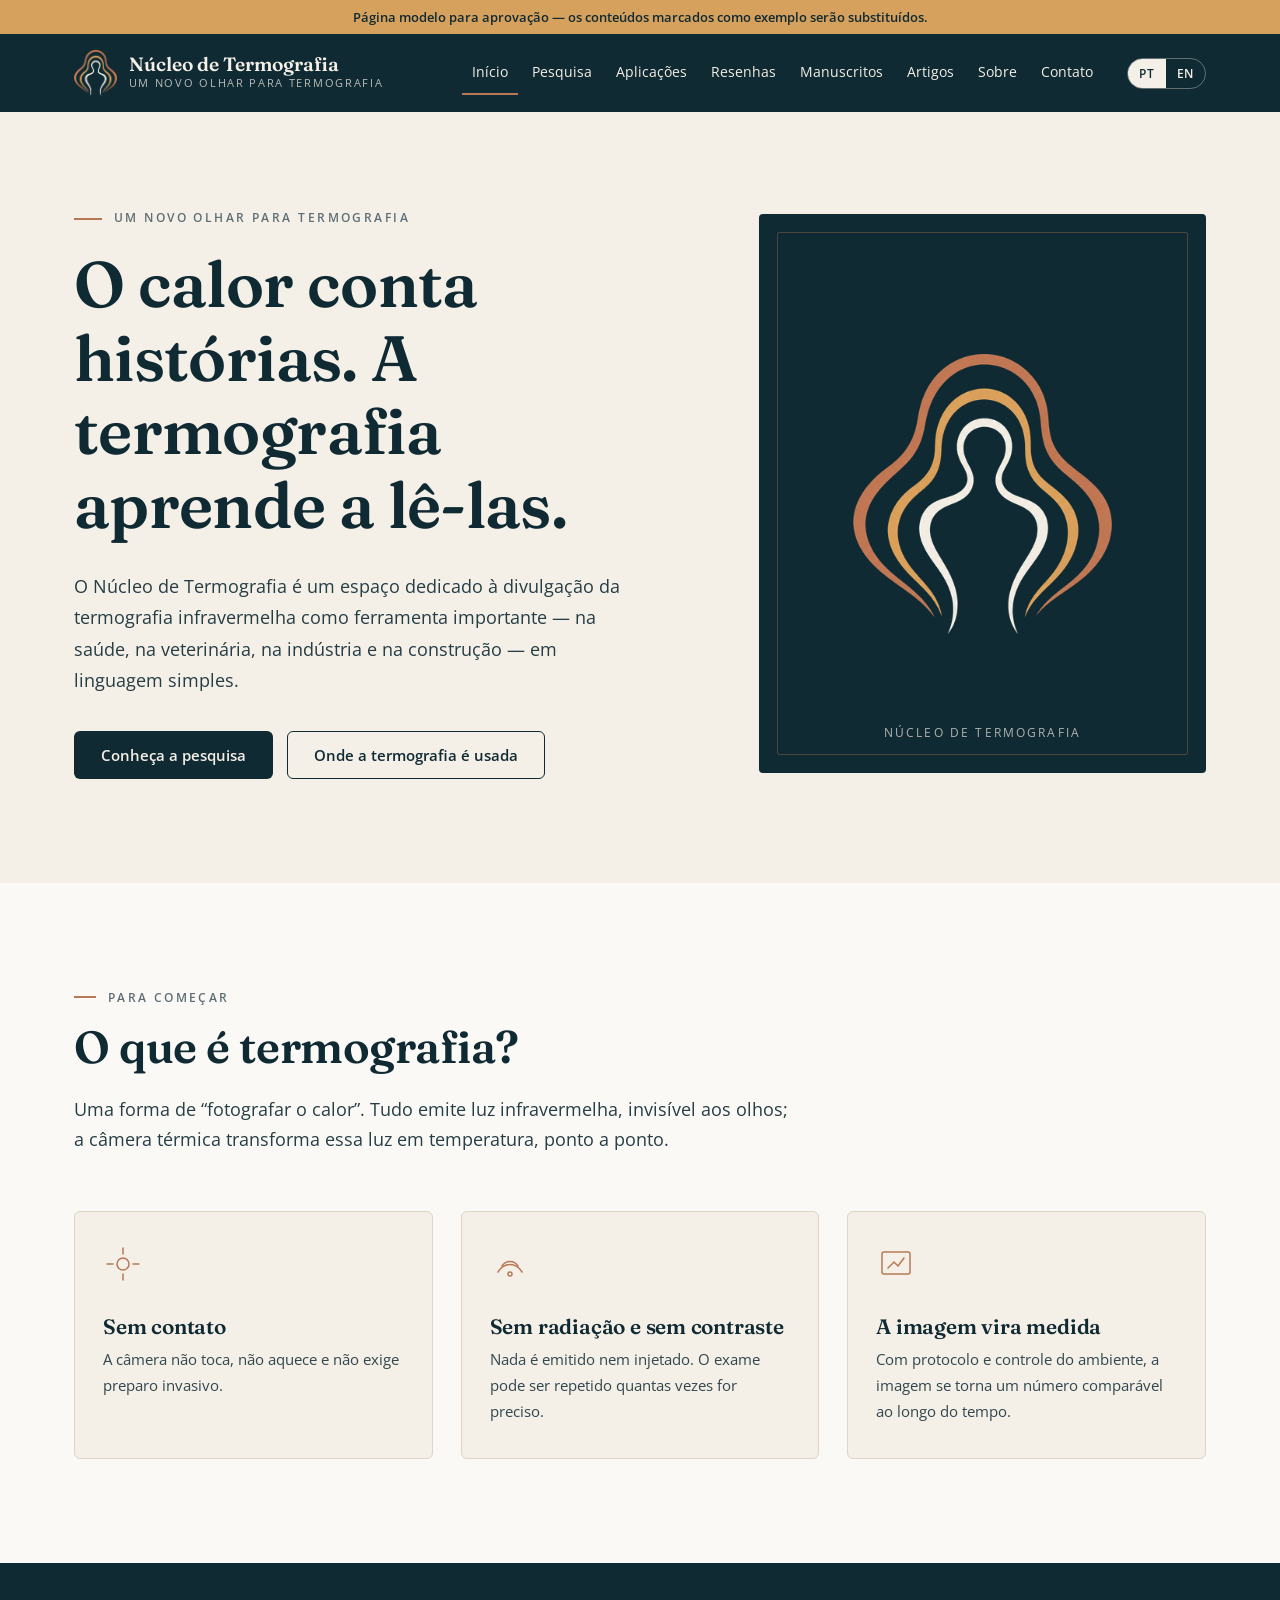
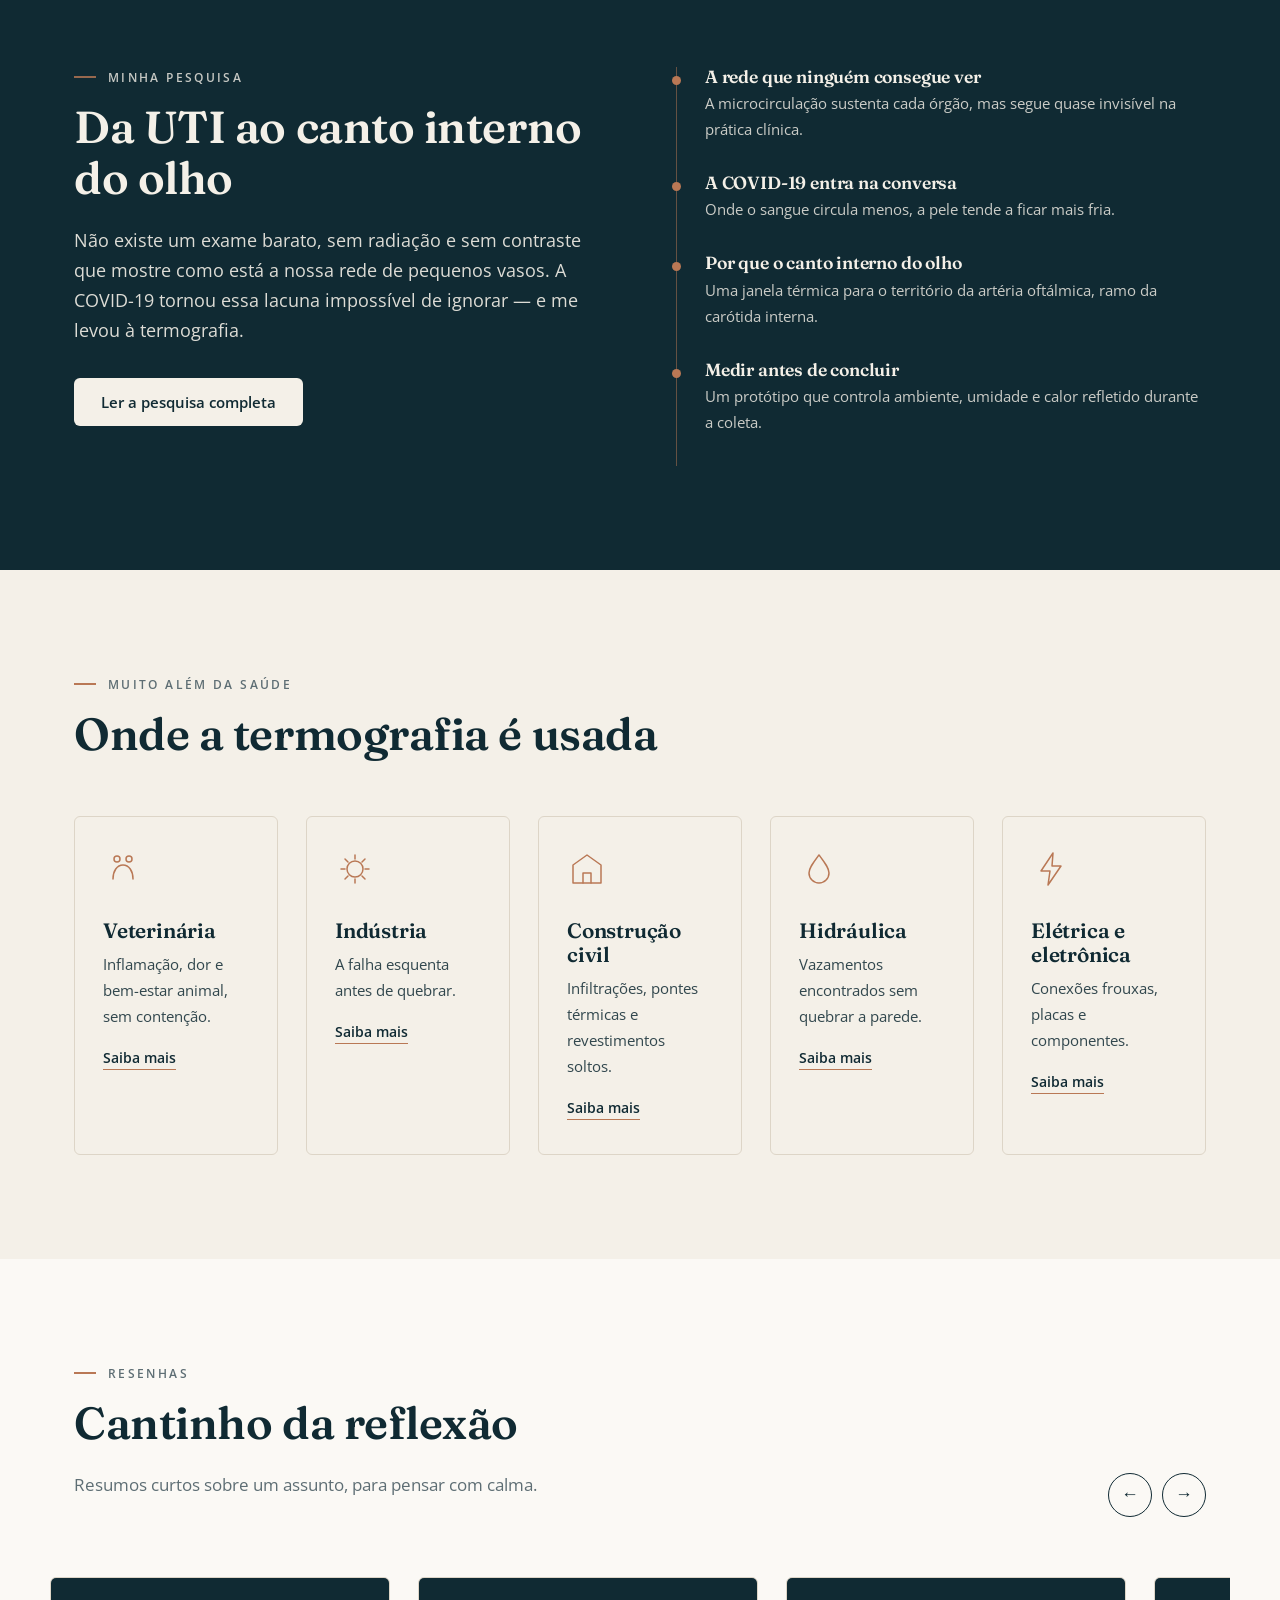
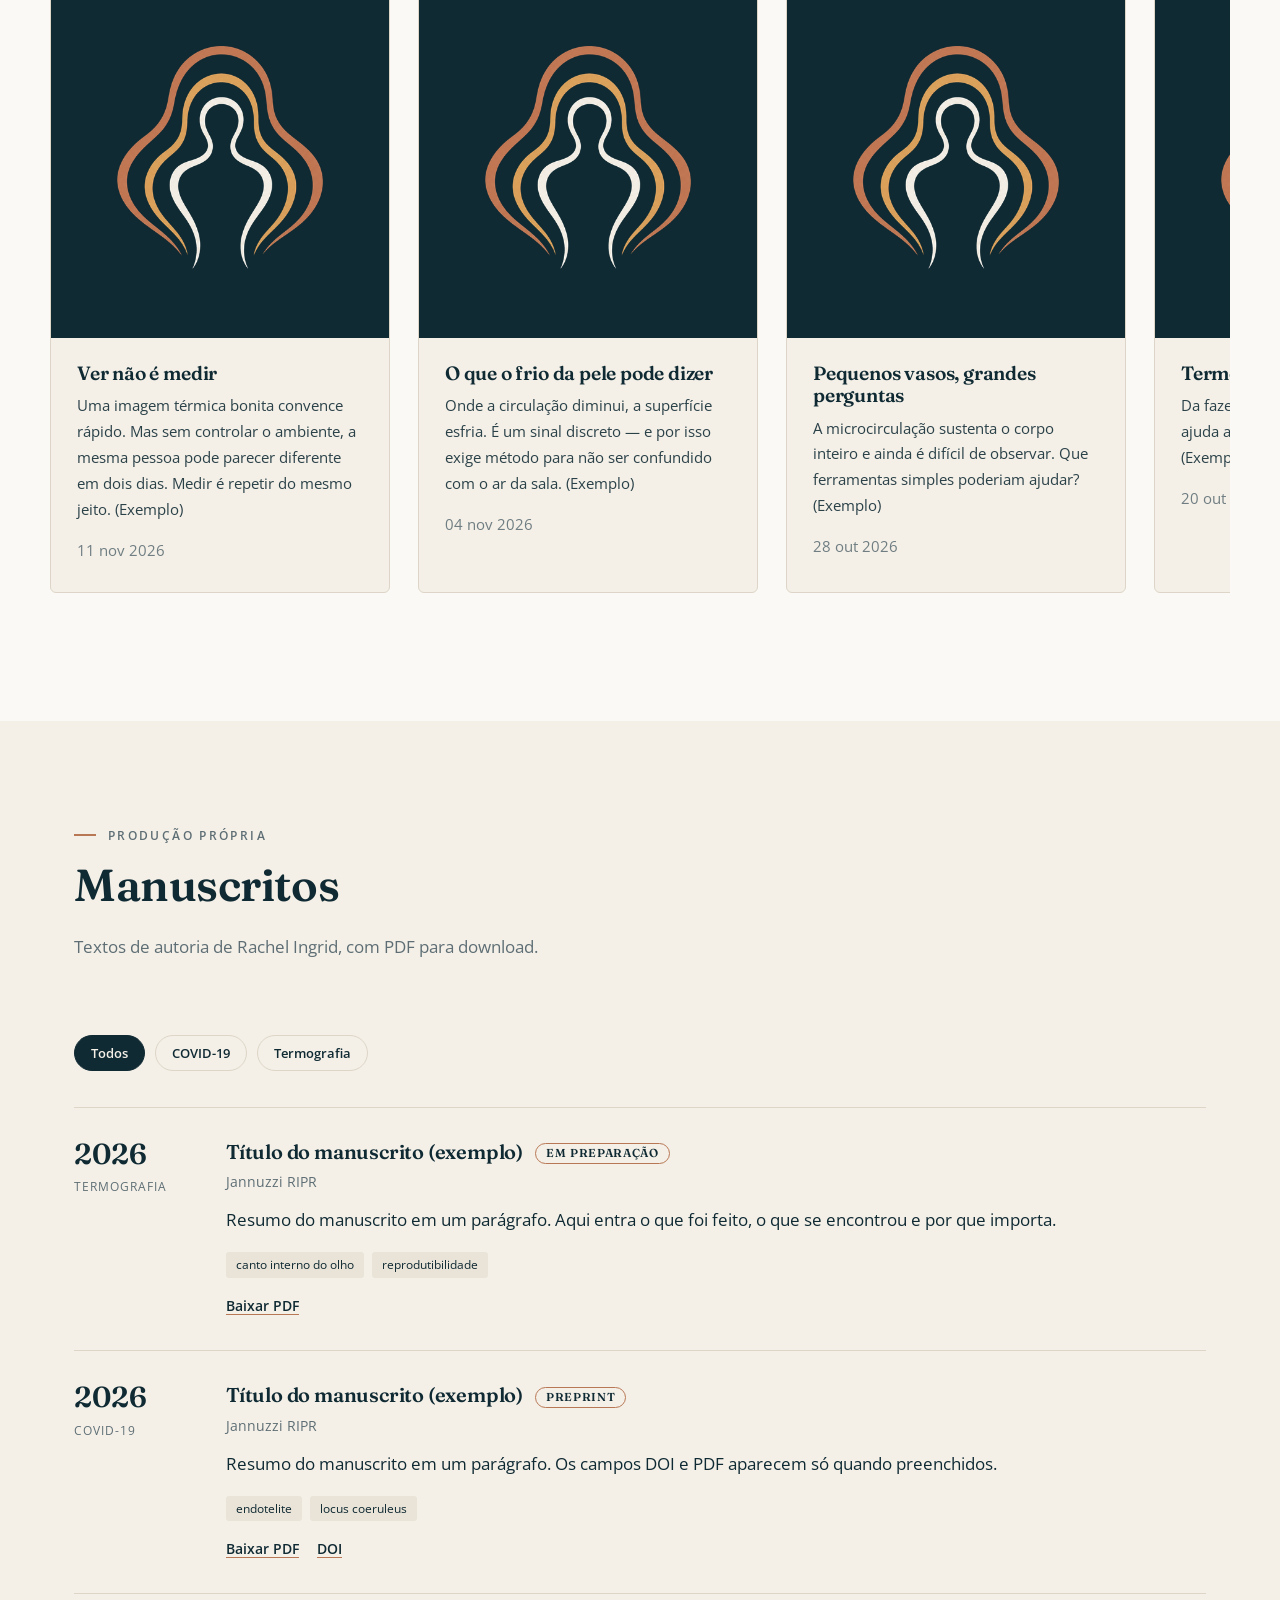
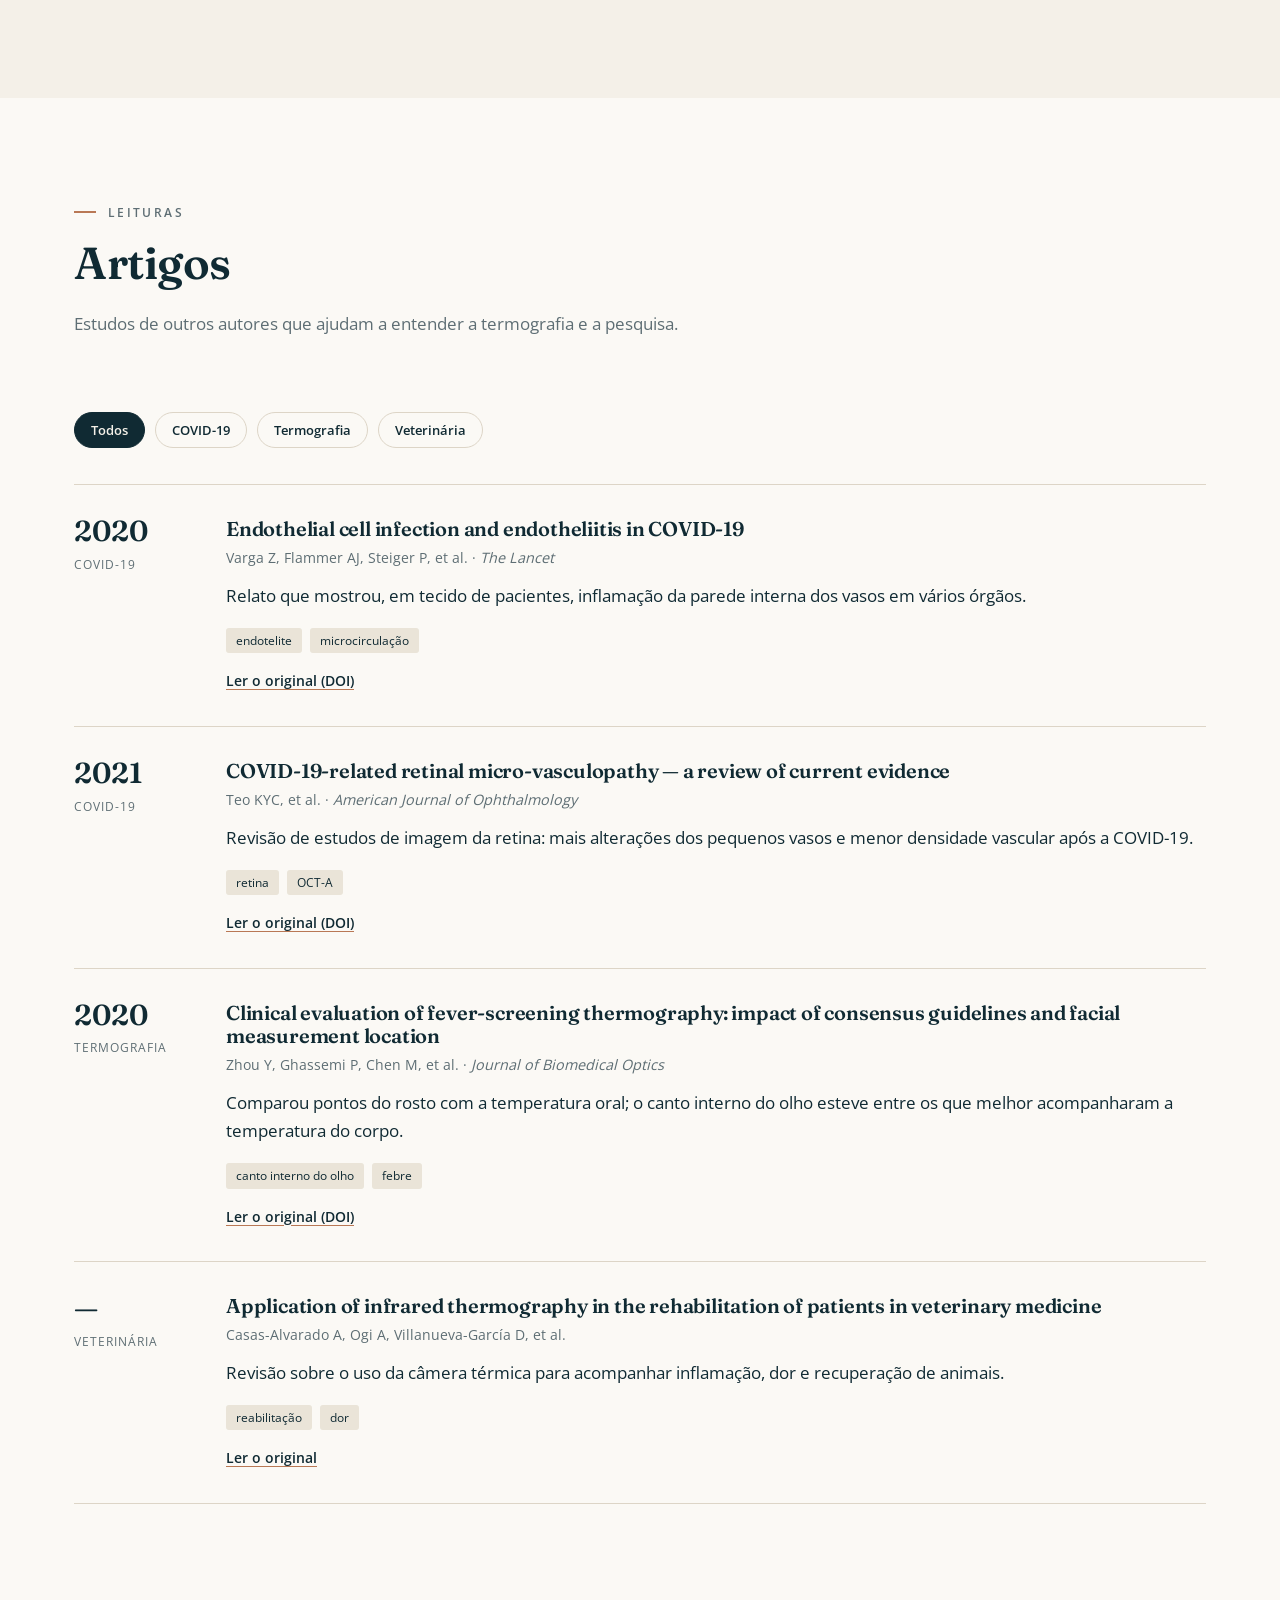
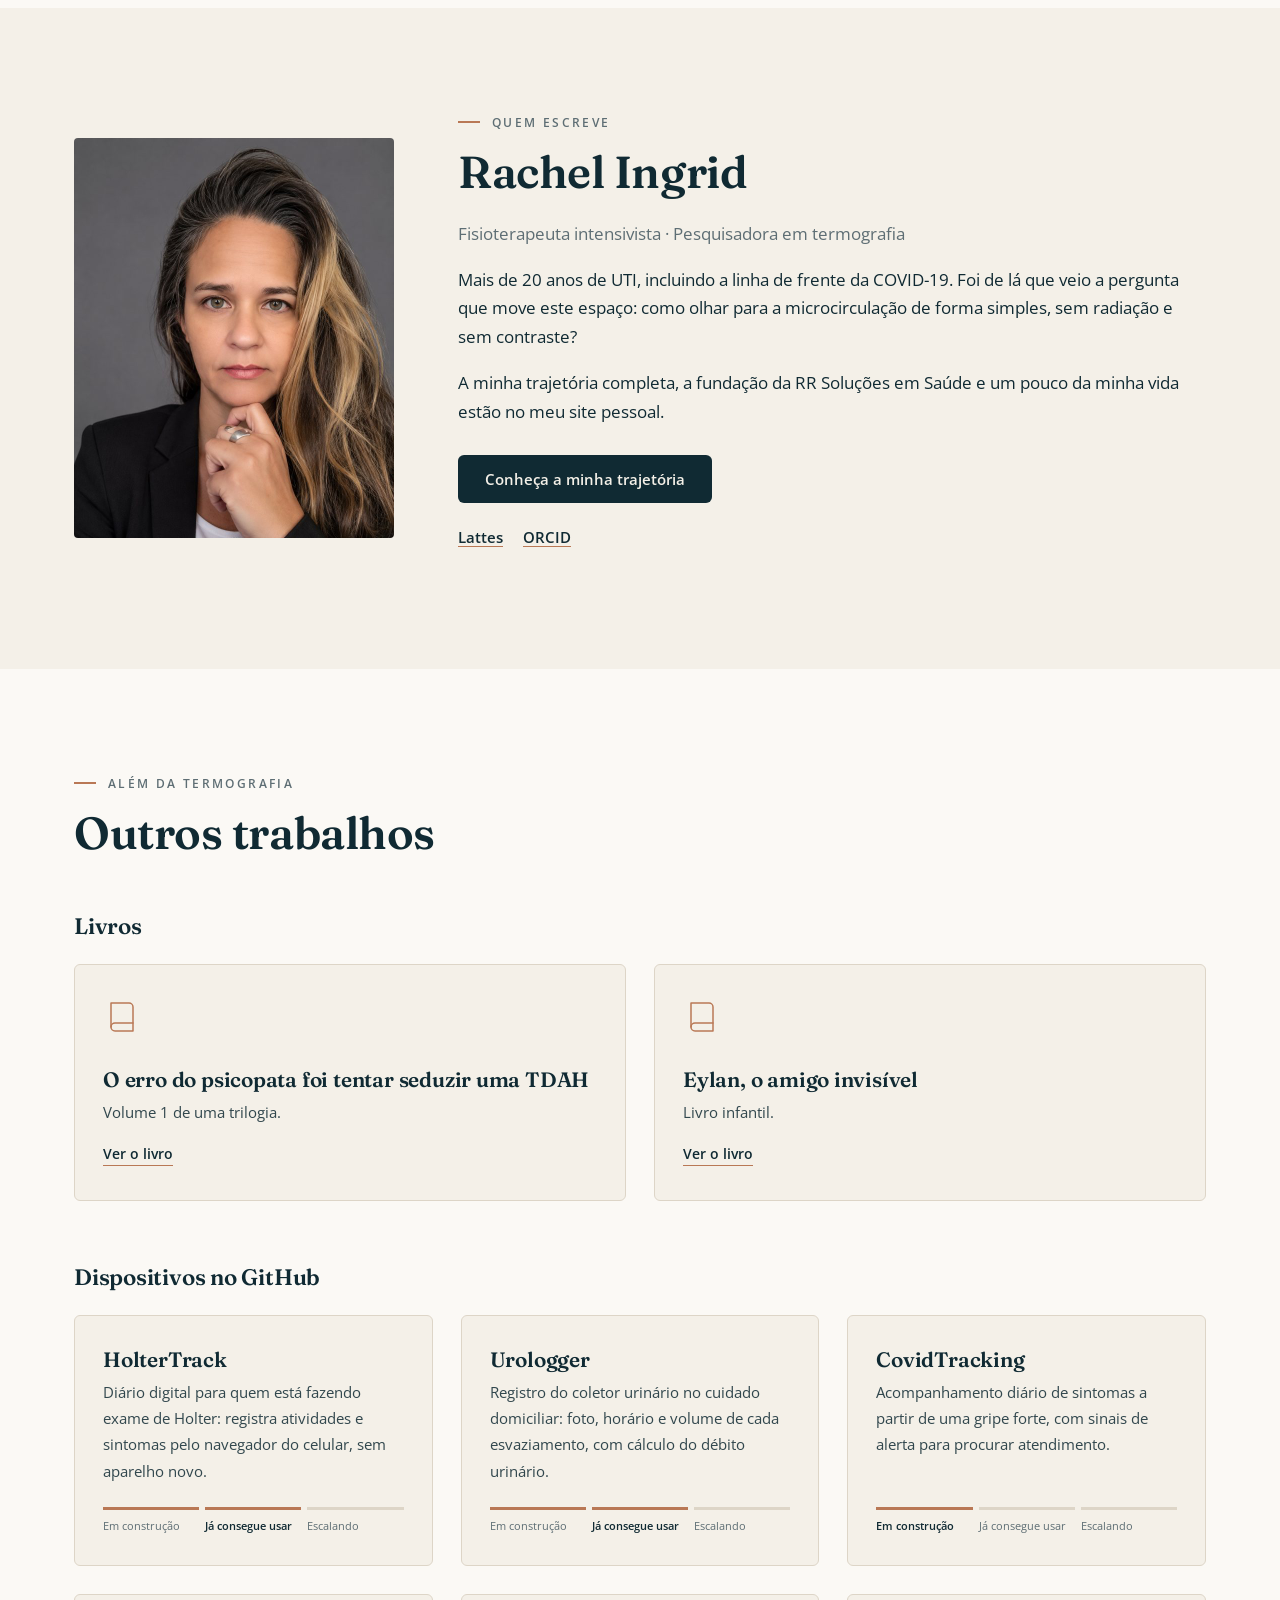
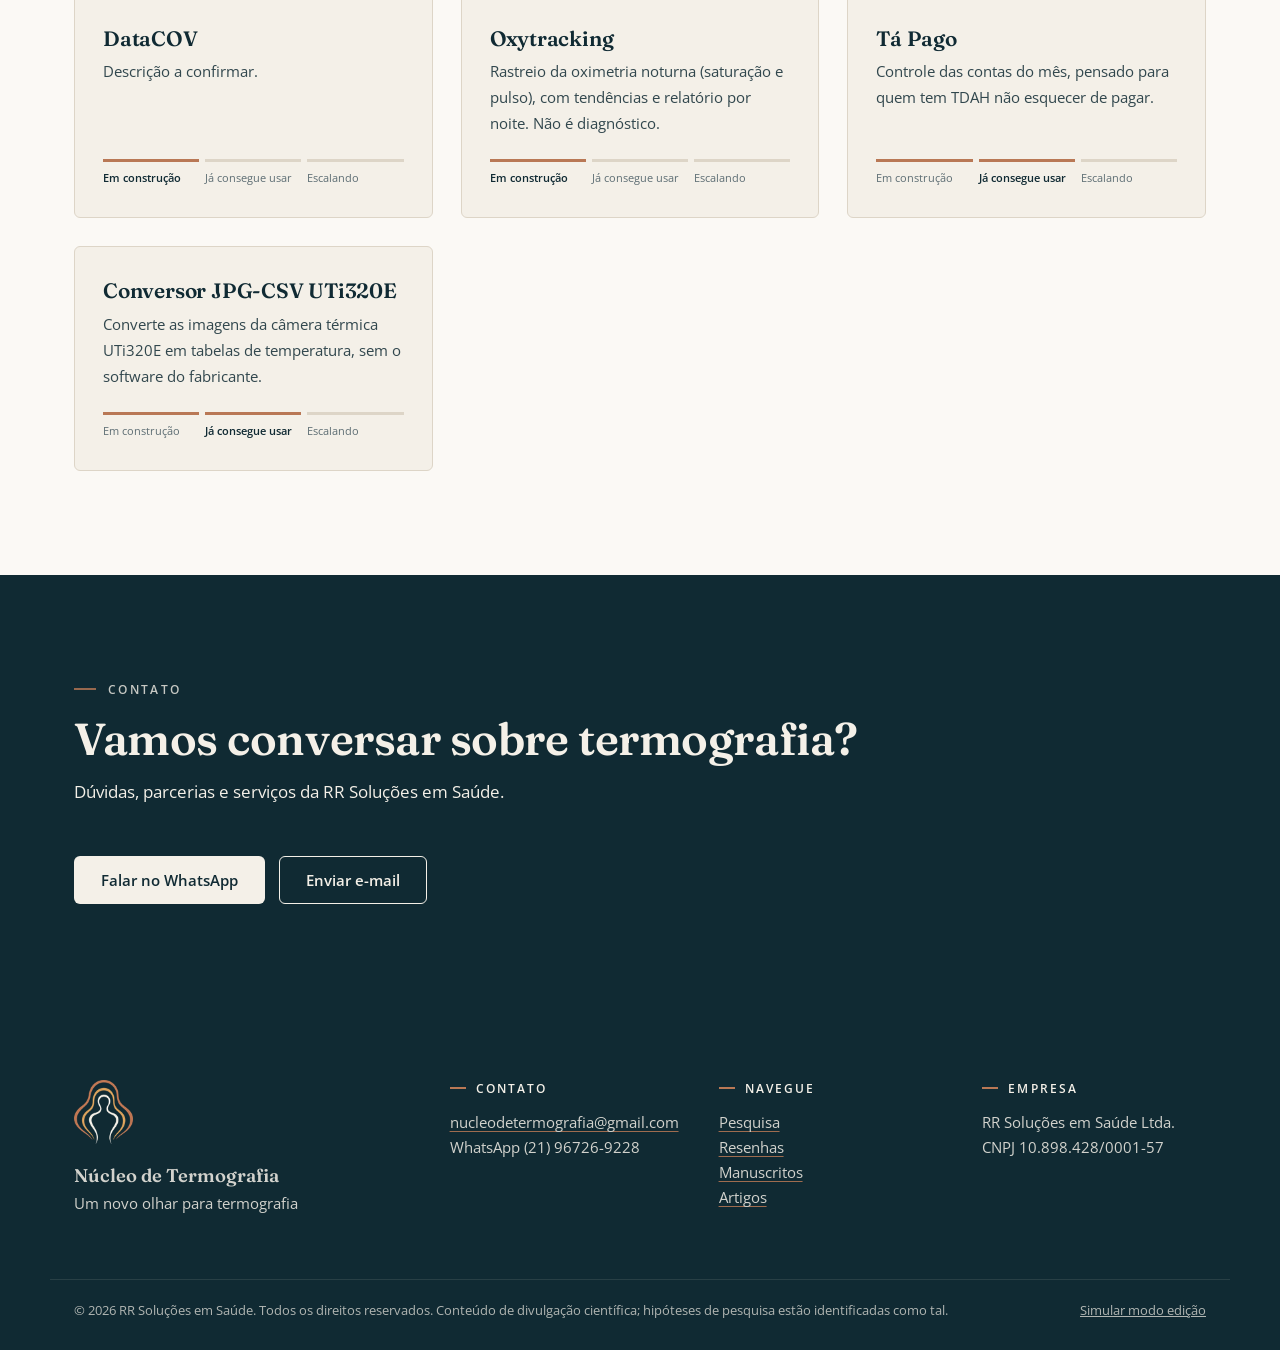
==== commit 92d436d0: "Publica a página modelo do novo Núcleo de Termografia Co-Authored-By: Claude Opus 5.5 <noreply@anthr" ====
--- a/index.html
+++ b/index.html
@@ -1,224 +1,438 @@
 <!doctype html>
 <html lang="pt-BR">
 <head>
-  <meta charset="utf-8">
-  <meta name="viewport" content="width=device-width, initial-scale=1">
-  <title>Núcleo de Termografia — RR Soluções em Saúde</title>
-  <meta name="description" content="Espaço de referência sobre termografia infravermelha criado por Rachel Ingrid, CEO da RR Soluções em Saúde: o que é, onde é usada e a pesquisa do canto interno do olho, em linguagem simples.">
-  <meta name="theme-color" content="#0A2342">
-  <meta property="og:title" content="Núcleo de Termografia">
-  <meta property="og:description" content="A termografia explicada em linguagem simples — saúde, veterinária, indústria e construção.">
-  <meta property="og:type" content="website">
-  <link rel="icon" href="img/marca.svg" type="image/svg+xml">
-  <link rel="stylesheet" href="css/estilo.css">
+<meta charset="utf-8">
+<meta name="viewport" content="width=device-width, initial-scale=1">
+<title>Núcleo de Termografia — Página modelo</title>
+<link rel="icon" href="[data-uri]">
+<style>
+@font-face{font-family:"Fraunces";src:url([data-uri]) format("woff2");font-weight:600;font-display:swap}
+@font-face{font-family:"Open Sans";src:url([data-uri]) format("woff2");font-weight:400;font-display:swap}
+@font-face{font-family:"Open Sans";src:url([data-uri]) format("woff2");font-weight:600;font-display:swap}
+:root{
+  --petroleo:#102A33; --petroleo-2:#173842; --marfim:#F4F0E8; --marfim-2:#EAE4D8; --branco:#FBF9F5;
+  --cobre:#B97855; --ambar:#D6A15C; --cinza:#5E6E74; --linha:#DDD5C7;
+  --t-tit:"Fraunces",Georgia,"Times New Roman",serif; --t-txt:"Open Sans",system-ui,-apple-system,"Segoe UI",Arial,sans-serif;
+  --raio:6px;
+}
+*{box-sizing:border-box}
+html{scroll-behavior:smooth;scroll-padding-top:90px}
+body{margin:0;background:var(--marfim);color:var(--petroleo);font-family:var(--t-txt);font-size:17px;line-height:1.7;-webkit-font-smoothing:antialiased}
+img{max-width:100%;display:block}
+a{color:var(--petroleo);text-decoration:underline;text-decoration-color:var(--cobre);text-underline-offset:3px}
+a:hover{text-decoration-color:var(--ambar)}
+h1,h2,h3{font-family:var(--t-tit);font-weight:600;line-height:1.15;margin:0 0 .5em;letter-spacing:-.01em}
+h2{font-size:clamp(1.9rem,3.6vw,2.8rem)}
+h3{font-size:1.3rem}
+p{margin:0 0 1em}
+.wrap{max-width:1180px;margin:0 auto;padding:0 24px}
+:focus-visible{outline:2px solid var(--ambar);outline-offset:3px}
+.aviso-modelo{background:var(--ambar);color:var(--petroleo);text-align:center;font-size:.82rem;padding:6px 16px;font-weight:600}
+
+/* Cabeçalho */
+.topo{position:sticky;top:0;z-index:50;background:var(--petroleo);color:var(--marfim)}
+.topo-in{display:flex;align-items:center;gap:24px;height:78px}
+.marca{display:flex;align-items:center;gap:12px;text-decoration:none;color:var(--marfim);margin-right:auto}
+.marca img{height:46px;width:auto}
+.marca b{font-family:var(--t-tit);font-weight:600;font-size:1.2rem;display:block;line-height:1.1}
+.marca small{display:block;font-size:.66rem;letter-spacing:.16em;opacity:.75;text-transform:uppercase}
+.menu{display:flex;gap:4px}
+.menu a{color:var(--marfim);text-decoration:none;font-size:.9rem;padding:8px 10px;border-bottom:2px solid transparent}
+.menu a:hover{color:var(--ambar)}
+.menu a.ativo{border-bottom-color:var(--cobre)}
+.idioma{display:flex;border:1px solid rgba(244,240,232,.35);border-radius:999px;overflow:hidden}
+.idioma button{background:none;border:0;color:var(--marfim);font:600 .75rem var(--t-txt);padding:6px 11px;cursor:pointer;letter-spacing:.06em}
+.idioma button[aria-pressed="true"]{background:var(--marfim);color:var(--petroleo)}
+.menu-btn{display:none;background:none;border:0;padding:8px;cursor:pointer}
+.menu-btn span{display:block;width:22px;height:2px;background:var(--marfim);margin:5px 0}
+@media (max-width:1060px){
+  .menu-btn{display:block}
+  .menu{position:absolute;top:78px;left:0;right:0;flex-direction:column;background:var(--petroleo);padding:8px 24px 18px;display:none}
+  .menu.aberto{display:flex}
+  .menu a{padding:12px 0;border-bottom:1px solid rgba(244,240,232,.12)}
+  .menu a.ativo{border-bottom-color:var(--cobre)}
+}
+
+/* Botões */
+.btn{display:inline-block;font:600 .95rem var(--t-txt);text-decoration:none;padding:13px 26px;border-radius:var(--raio);border:1.5px solid transparent;transition:.15s;cursor:pointer}
+.btn-pri{background:var(--petroleo);color:var(--marfim)}
+.btn-pri:hover{border-color:var(--ambar);box-shadow:0 0 0 3px rgba(214,161,92,.25)}
+.btn-sec{background:transparent;color:var(--petroleo);border-color:var(--petroleo)}
+.btn-sec:hover{border-color:var(--ambar)}
+.btn-claro{background:var(--marfim);color:var(--petroleo)}
+.btn-claro:hover{box-shadow:0 0 0 3px rgba(214,161,92,.45)}
+
+/* Hero */
+.hero{padding:96px 0 104px}
+.hero-in{display:grid;grid-template-columns:1.25fr .9fr;gap:64px;align-items:center}
+.kicker{font-size:.76rem;letter-spacing:.2em;text-transform:uppercase;color:var(--cinza);font-weight:600;margin-bottom:18px;display:flex;align-items:center;gap:12px}
+.kicker::before{content:"";width:28px;height:2px;background:var(--cobre)}
+.hero h1{font-size:clamp(2.4rem,5.2vw,4rem);margin-bottom:.45em}
+.hero .sub{font-size:1.15rem;color:var(--petroleo);max-width:56ch;opacity:.9;margin-bottom:36px}
+.assina{color:var(--cinza);font-size:.92rem;margin:22px 0 34px}
+.acoes{display:flex;gap:14px;flex-wrap:wrap}
+.painel{background:var(--petroleo);border-radius:4px;aspect-ratio:4/5;display:grid;place-items:center;position:relative;overflow:hidden}
+.painel img{width:58%;position:relative}
+.painel::after{content:"";position:absolute;inset:18px;border:1px solid rgba(185,120,85,.35);border-radius:2px;pointer-events:none}
+.painel figcaption{position:absolute;bottom:30px;left:0;right:0;text-align:center;color:var(--marfim);opacity:.7;font-size:.75rem;letter-spacing:.18em;text-transform:uppercase}
+@media (max-width:860px){.hero{padding:56px 0 64px}.hero-in{grid-template-columns:1fr;gap:40px}.painel{aspect-ratio:16/10}.painel img{width:30%}}
+
+/* Seções */
+.secao{padding:104px 0}
+.secao-clara{background:var(--branco)}
+.secao-escura{background:var(--petroleo);color:var(--marfim)}
+.secao-escura a{color:var(--marfim)}
+.secao-escura a.btn-claro,.btn-claro{color:var(--petroleo)}
+.cab{max-width:720px;margin-bottom:56px}
+.cab-linha{max-width:none;display:flex;justify-content:space-between;align-items:flex-end;gap:24px;flex-wrap:wrap}
+.rotulo{font-size:.74rem;letter-spacing:.2em;text-transform:uppercase;font-weight:600;color:var(--cinza);margin-bottom:14px;display:flex;align-items:center;gap:12px}
+.rotulo::before{content:"";width:22px;height:2px;background:var(--cobre)}
+.secao-escura .rotulo{color:var(--marfim);opacity:.8}
+.lead{font-size:1.1rem;opacity:.9}
+.sec-txt{color:var(--cinza)}
+@media (max-width:700px){.secao{padding:72px 0}}
+
+/* Cartões */
+.grade{display:grid;gap:28px}
+.g3{grid-template-columns:repeat(3,1fr)}
+.g5{grid-template-columns:repeat(5,1fr)}
+@media (max-width:980px){.g3,.g5{grid-template-columns:repeat(2,1fr)}}
+@media (max-width:560px){.g3,.g5{grid-template-columns:1fr}}
+.cartao{background:var(--marfim);border:1px solid var(--linha);border-radius:var(--raio);padding:32px 28px}
+.secao-clara .cartao{background:var(--marfim)}
+.icone{width:40px;height:40px;margin-bottom:22px;stroke:var(--cobre);fill:none;stroke-width:1.5;stroke-linecap:round;stroke-linejoin:round}
+.cartao h3{margin-bottom:.4em}
+.cartao p{margin:0;color:var(--petroleo);opacity:.85;font-size:.96rem}
+a.cartao{display:block;text-decoration:none;transition:.2s}
+a.cartao:hover{border-color:var(--ambar);transform:translateY(-2px)}
+.cartao .mais{display:inline-block;margin-top:16px;font-size:.85rem;font-weight:600;border-bottom:1px solid var(--cobre)}
+
+/* Pesquisa */
+.pesq{display:grid;grid-template-columns:1fr 1fr;gap:72px;align-items:start}
+.passos{list-style:none;margin:0;padding:0;border-left:1px solid rgba(185,120,85,.5)}
+.passos li{padding:0 0 30px 28px;position:relative}
+.passos li::before{content:"";position:absolute;left:-5px;top:9px;width:9px;height:9px;border-radius:50%;background:var(--cobre)}
+.passos h3{font-size:1.1rem;margin-bottom:.25em}
+.passos p{margin:0;opacity:.82;font-size:.95rem}
+@media (max-width:860px){.pesq{grid-template-columns:1fr;gap:40px}}
+
+/* Resenhas */
+.faixa-wrap{position:relative}
+.faixa{display:flex;gap:28px;overflow-x:auto;scroll-snap-type:x mandatory;padding:4px 24px 24px;scrollbar-width:thin;scrollbar-color:var(--cobre) transparent;max-width:1180px;margin:0 auto}
+.faixa::-webkit-scrollbar{height:6px}.faixa::-webkit-scrollbar-thumb{background:var(--cobre);border-radius:3px}
+.resenha{flex:0 0 340px;scroll-snap-align:start;background:var(--marfim);border:1px solid var(--linha);border-radius:var(--raio);overflow:hidden}
+.resenha-img{aspect-ratio:16/10;background:var(--petroleo);display:grid;place-items:center}
+.resenha-img img{height:62%;width:auto}
+.resenha-corpo{padding:24px 26px 28px}
+.resenha h3{font-size:1.2rem}
+.resenha p{font-size:.95rem;opacity:.88}
+.data{font-size:.8rem;color:var(--cinza);margin:0}
+.setas{display:flex;gap:10px}
+.setas button{width:44px;height:44px;border-radius:50%;border:1.5px solid var(--petroleo);background:transparent;color:var(--petroleo);font-size:1.1rem;cursor:pointer}
+.setas button:hover{border-color:var(--ambar)}
+@media (max-width:560px){.resenha{flex-basis:84%}}
+
+/* Manuscritos e artigos */
+.filtros{display:flex;flex-wrap:wrap;gap:10px;margin-bottom:36px}
+.filtros button{font:600 .82rem var(--t-txt);padding:8px 16px;border-radius:999px;border:1px solid var(--linha);background:transparent;color:var(--petroleo);cursor:pointer}
+.filtros button[aria-pressed="true"]{background:var(--petroleo);color:var(--marfim);border-color:var(--petroleo)}
+.filtros button:hover{border-color:var(--ambar)}
+.doc{display:grid;grid-template-columns:120px 1fr;gap:32px;padding:32px 0;border-top:1px solid var(--linha)}
+.doc:last-child{border-bottom:1px solid var(--linha)}
+.doc-meta .ano{font-family:var(--t-tit);font-size:1.8rem;line-height:1}
+.doc-meta .tema{display:block;margin-top:8px;font-size:.78rem;color:var(--cinza);text-transform:uppercase;letter-spacing:.08em}
+.doc h3{font-size:1.25rem;margin-bottom:.3em}
+.autores{color:var(--cinza);font-size:.9rem;margin-bottom:.8em}
+.situacao{display:inline-block;font-size:.72rem;font-weight:600;letter-spacing:.06em;text-transform:uppercase;padding:3px 10px;border-radius:999px;border:1px solid var(--cobre);color:var(--petroleo);margin-left:8px;vertical-align:middle}
+.tags{display:flex;flex-wrap:wrap;gap:8px;margin:12px 0 16px}
+.tags span{font-size:.78rem;padding:2px 10px;background:var(--marfim-2);border-radius:3px;color:var(--petroleo)}
+.doc-acoes{display:flex;gap:18px;flex-wrap:wrap;font-size:.9rem;font-weight:600}
+@media (max-width:640px){.doc{grid-template-columns:1fr;gap:10px}}
+
+/* Edição (só nos aparelhos da Rachel) */
+.btn-add{display:none;align-items:center;gap:8px;font:600 .85rem var(--t-txt);padding:10px 18px;border:1.5px dashed var(--cobre);background:transparent;color:var(--petroleo);border-radius:var(--raio);cursor:pointer}
+.btn-add:hover{border-color:var(--ambar)}
+body.editando .btn-add{display:inline-flex}
+.modal{position:fixed;inset:0;z-index:100;display:grid;place-items:center;padding:20px;background:rgba(16,42,51,.6)}
+.modal[hidden]{display:none}
+.form{background:var(--marfim);border-radius:var(--raio);padding:32px;width:min(560px,100%);max-height:90vh;overflow:auto}
+.form label{display:block;font-size:.85rem;font-weight:600;margin:14px 0 6px}
+.form input,.form textarea,.form select{width:100%;font:inherit;font-size:.95rem;padding:10px 12px;border:1px solid var(--linha);border-radius:4px;background:var(--branco);color:var(--petroleo)}
+.form .opc{font-weight:400;color:var(--cinza)}
+.form .rodape-form{display:flex;gap:12px;justify-content:flex-end;margin-top:24px}
+.form .nota{font-size:.82rem;color:var(--cinza);margin-top:12px}
+
+/* Sobre e contato */
+.sobre{display:grid;grid-template-columns:320px 1fr;gap:64px;align-items:center}
+
+.links-perfil{display:flex;gap:20px;font-weight:600;font-size:.92rem}
+@media (max-width:760px){.sobre{grid-template-columns:1fr;gap:32px}.sobre-foto{max-width:220px}}
+.contato{display:flex;justify-content:space-between;align-items:center;gap:32px;flex-wrap:wrap}
+.contato h2{margin-bottom:.3em}
+
+.sobre-foto{width:100%;height:auto;aspect-ratio:4/5;object-fit:cover;border-radius:4px;background:var(--marfim-2)}
+.sub-h{font-size:1.4rem;margin:8px 0 24px}
+.g2{grid-template-columns:repeat(2,1fr)}
+@media (max-width:640px){.g2{grid-template-columns:1fr}}
+.livros{margin-bottom:64px}
+.disp{display:flex!important;flex-direction:column}
+.disp p{flex:1}
+.etapas{list-style:none;display:grid;grid-template-columns:repeat(3,1fr);gap:6px;margin:22px 0 0;padding:0}
+.etapas li{font-size:.68rem;line-height:1.3;color:var(--cinza);padding-top:9px;border-top:3px solid var(--linha)}
+.etapas li.feito{border-top-color:var(--cobre)}
+.etapas li.atual{color:var(--petroleo);font-weight:600}
+
+/* Rodapé */
+.rodape{background:var(--petroleo);color:var(--marfim);padding:72px 0 28px;font-size:.92rem}
+.rodape a{color:var(--marfim)}
+.rodape-in{display:grid;grid-template-columns:1.5fr 1fr 1fr 1fr;gap:40px}
+.rodape h4{font:600 .74rem var(--t-txt);letter-spacing:.18em;text-transform:uppercase;margin:0 0 14px;display:flex;align-items:center;gap:10px}
+.rodape h4::before{content:"";width:16px;height:2px;background:var(--cobre)}
+.rodape-marca img{height:64px;width:auto;margin-bottom:16px}
+.rodape p{opacity:.85}
+.rodape-base{border-top:1px solid rgba(244,240,232,.15);margin-top:48px;padding-top:20px;font-size:.8rem;opacity:.7;display:flex;justify-content:space-between;gap:16px;flex-wrap:wrap}
+.rodape-base button{background:none;border:0;color:inherit;font:inherit;text-decoration:underline;cursor:pointer;padding:0}
+@media (max-width:860px){.rodape-in{grid-template-columns:1fr 1fr}}
+@media (max-width:520px){.rodape-in{grid-template-columns:1fr}}
+.so-pt [data-en-only]{display:none}
+@media (prefers-reduced-motion:reduce){*{transition:none!important;scroll-behavior:auto!important}}
+</style>
 </head>
 <body>
 
+<div class="aviso-modelo" data-i="aviso">Página modelo para aprovação — os conteúdos marcados como exemplo serão substituídos.</div>
+
 <header class="topo">
   <div class="wrap topo-in">
-    <a class="marca" href="index.html" aria-label="Núcleo de Termografia — início">
-      <img src="img/marca.svg" alt="" width="40" height="40">
-      <span class="marca-txt"><strong>Núcleo de Termografia</strong><small>RR SOLUÇÕES EM SAÚDE</small></span>
-    </a>
-    <button class="menu-btn" id="menuBtn" aria-expanded="false" aria-controls="menu" aria-label="Abrir menu"><span></span><span></span><span></span></button>
-    <nav class="menu" id="menu" aria-label="Seções">
-      <a href="index.html#termografia">Termografia</a>
-      <a href="pesquisa.html">Minha pesquisa</a>
-      <a href="aplicacoes.html">Aplicações</a>
-      <a href="index.html#videos">Vídeos</a>
-      <a href="index.html#artigos">Artigos</a>
-      <a href="index.html#contato" class="menu-cta">Contato</a>
+    <a class="marca" href="#inicio"><img src="[data-uri]" alt="" width="45" height="48"><span><b>Núcleo de Termografia</b><small data-i="tag">Um novo olhar para termografia</small></span></a>
+    <nav class="menu" id="menu">
+      <a href="#inicio" class="ativo" data-i="m1">Início</a>
+      <a href="#pesquisa" data-i="m2">Pesquisa</a>
+      <a href="#aplicacoes" data-i="m3">Aplicações</a>
+      <a href="#resenhas" data-i="m4">Resenhas</a>
+      <a href="#manuscritos" data-i="m5">Manuscritos</a>
+      <a href="#artigos" data-i="m6">Artigos</a>
+      <a href="#sobre" data-i="m8">Sobre</a>
+      <a href="#contato" data-i="m7">Contato</a>
     </nav>
-  </div>
-  <div class="regua-termica" aria-hidden="true"></div>
+    <div class="idioma" role="group" aria-label="Idioma / Language"><button data-lang="pt" aria-pressed="true">PT</button><button data-lang="en" aria-pressed="false">EN</button></div>
+    <button class="menu-btn" id="menuBtn" aria-label="Menu"><span></span><span></span><span></span></button>
+  </div>
 </header>
 
 <main>
-
 <section class="hero" id="inicio">
-  <div class="hero-fundo" aria-hidden="true">
-    <div class="campo-termico"><span class="iso i1"></span><span class="iso i2"></span><span class="iso i3"></span><span class="iso i4"></span></div>
-    <div class="hero-grade"></div>
-  </div>
   <div class="wrap hero-in">
-    <p class="kicker">Um espaço da RR Soluções em Saúde</p>
-    <h1>O calor conta histórias. A termografia aprende a lê-las.</h1>
-    <p class="hero-sub">O Núcleo de Termografia é um espaço de referência que dedico à divulgação da termografia infravermelha como ferramenta importante — na saúde, na veterinária, na indústria e na construção. Aqui explico, em linguagem simples, como ela funciona, onde é usada e o que venho pesquisando.</p>
-    <p class="hero-assina">Rachel Ingrid · CEO da RR Soluções em Saúde</p>
-    <div class="hero-acoes">
-      <a class="btn btn-claro" href="pesquisa.html">Conheça a minha pesquisa</a>
-      <a class="btn btn-contorno" href="aplicacoes.html">Onde a termografia é usada</a>
-    </div>
-    <dl class="hero-fatos">
-      <div><dt>Sem contato</dt><dd>A câmera só observa</dd></div>
-      <div><dt>Sem radiação</dt><dd>Nada é emitido</dd></div>
-      <div><dt>Sem contraste</dt><dd>Nada é injetado</dd></div>
-    </dl>
-  </div>
-</section>
-
-<!-- O QUE É -->
-<section class="secao" id="termografia">
-  <div class="wrap">
-    <header class="secao-cab">
-      <p class="rotulo">Para começar</p>
-      <h2>O que é termografia?</h2>
-      <p class="lead">É uma forma de “fotografar o calor”. Tudo o que existe emite calor na forma de luz infravermelha, invisível aos nossos olhos. A câmera térmica enxerga essa luz e transforma cada ponto da imagem em uma temperatura.</p>
-    </header>
-    <div class="explica">
-      <figure class="escala" aria-label="Ilustração: escala de cores de uma imagem térmica">
-        <div class="escala-img" aria-hidden="true"><span class="b b1"></span><span class="b b2"></span><span class="b b3"></span></div>
-        <div class="escala-barra"><span>mais frio</span><span>mais quente</span></div>
-        <figcaption>Ilustração. Cada cor representa uma faixa de temperatura.</figcaption>
-      </figure>
-      <div class="explica-txt">
-        <div class="item"><h3>Todo corpo emite calor</h3><p>Pessoas, animais, máquinas e paredes emitem calor o tempo todo. Quando algo muda por dentro — o sangue que circula, um motor que força, uma água que vaza —, o calor da superfície muda junto.</p></div>
-        <div class="item"><h3>A câmera só observa</h3><p>Ela não toca, não aquece, não emite radiação e não exige contraste. Por isso é segura e pode ser repetida quantas vezes for preciso.</p></div>
-        <div class="item"><h3>A imagem vira número</h3><p>Cada pixel guarda uma temperatura. Com método e engenharia, a imagem bonita se torna uma medida que pode ser comparada ao longo do tempo.</p></div>
+    <div>
+      <p class="kicker" data-i="h_k">Um novo olhar para termografia</p>
+      <h1 data-i="h_t">O calor conta histórias. A termografia aprende a lê-las.</h1>
+      <p class="sub" data-i="h_s">O Núcleo de Termografia é um espaço dedicado à divulgação da termografia infravermelha como ferramenta importante — na saúde, na veterinária, na indústria e na construção — em linguagem simples.</p>
+      <div class="acoes"><a class="btn btn-pri" href="#pesquisa" data-i="h_b1">Conheça a pesquisa</a><a class="btn btn-sec" href="#aplicacoes" data-i="h_b2">Onde a termografia é usada</a></div>
+    </div>
+    <figure class="painel" style="margin:0"><img src="[data-uri]" alt="Emblema do Núcleo de Termografia"><figcaption>Núcleo de Termografia</figcaption></figure>
+  </div>
+</section>
+
+<section class="secao secao-clara" id="termografia">
+  <div class="wrap">
+    <div class="cab"><p class="rotulo" data-i="t_r">Para começar</p><h2 data-i="t_t">O que é termografia?</h2><p class="lead" data-i="t_l">Uma forma de “fotografar o calor”. Tudo emite luz infravermelha, invisível aos olhos; a câmera térmica transforma essa luz em temperatura, ponto a ponto.</p></div>
+    <div class="grade g3">
+      <div class="cartao"><svg class="icone" viewBox="0 0 40 40"><circle cx="20" cy="20" r="6"/><path d="M20 4v6M20 30v6M4 20h6M30 20h6"/></svg><h3 data-i="t1">Sem contato</h3><p data-i="t1p">A câmera não toca, não aquece e não exige preparo invasivo.</p></div>
+      <div class="cartao"><svg class="icone" viewBox="0 0 40 40"><path d="M8 28c6-10 18-10 24 0"/><path d="M12 22c4-6 12-6 16 0"/><circle cx="20" cy="30" r="2"/></svg><h3 data-i="t2">Sem radiação e sem contraste</h3><p data-i="t2p">Nada é emitido nem injetado. O exame pode ser repetido quantas vezes for preciso.</p></div>
+      <div class="cartao"><svg class="icone" viewBox="0 0 40 40"><rect x="6" y="8" width="28" height="22" rx="2"/><path d="M12 24l6-6 4 4 6-8"/></svg><h3 data-i="t3">A imagem vira medida</h3><p data-i="t3p">Com protocolo e controle do ambiente, a imagem se torna um número comparável ao longo do tempo.</p></div>
+    </div>
+  </div>
+</section>
+
+<section class="secao secao-escura" id="pesquisa">
+  <div class="wrap pesq">
+    <div>
+      <p class="rotulo" data-i="p_r">Minha pesquisa</p>
+      <h2 data-i="p_t">Da UTI ao canto interno do olho</h2>
+      <p class="lead" data-i="p_l">Não existe um exame barato, sem radiação e sem contraste que mostre como está a nossa rede de pequenos vasos. A COVID-19 tornou essa lacuna impossível de ignorar — e me levou à termografia.</p>
+      <p style="margin-top:32px"><a class="btn btn-claro" href="#" data-i="p_b">Ler a pesquisa completa</a></p>
+    </div>
+    <ol class="passos">
+      <li><h3 data-i="p1">A rede que ninguém consegue ver</h3><p data-i="p1p">A microcirculação sustenta cada órgão, mas segue quase invisível na prática clínica.</p></li>
+      <li><h3 data-i="p2">A COVID-19 entra na conversa</h3><p data-i="p2p">Onde o sangue circula menos, a pele tende a ficar mais fria.</p></li>
+      <li><h3 data-i="p3">Por que o canto interno do olho</h3><p data-i="p3p">Uma janela térmica para o território da artéria oftálmica, ramo da carótida interna.</p></li>
+      <li><h3 data-i="p4">Medir antes de concluir</h3><p data-i="p4p">Um protótipo que controla ambiente, umidade e calor refletido durante a coleta.</p></li>
+    </ol>
+  </div>
+</section>
+
+<section class="secao" id="aplicacoes">
+  <div class="wrap">
+    <div class="cab"><p class="rotulo" data-i="a_r">Muito além da saúde</p><h2 data-i="a_t">Onde a termografia é usada</h2></div>
+    <div class="grade g5">
+      <a class="cartao" href="#"><svg class="icone" viewBox="0 0 40 40"><path d="M10 30c0-8 4-14 10-14s10 6 10 14"/><circle cx="14" cy="10" r="3"/><circle cx="26" cy="10" r="3"/></svg><h3 data-i="a1">Veterinária</h3><p data-i="a1p">Inflamação, dor e bem-estar animal, sem contenção.</p><span class="mais" data-i="saiba">Saiba mais</span></a>
+      <a class="cartao" href="#"><svg class="icone" viewBox="0 0 40 40"><circle cx="20" cy="20" r="8"/><path d="M20 6v4M20 30v4M6 20h4M30 20h4M10 10l3 3M27 27l3 3M30 10l-3 3M13 27l-3 3"/></svg><h3 data-i="a2">Indústria</h3><p data-i="a2p">A falha esquenta antes de quebrar.</p><span class="mais" data-i="saiba">Saiba mais</span></a>
+      <a class="cartao" href="#"><svg class="icone" viewBox="0 0 40 40"><path d="M6 34V16l14-10 14 10v18z"/><path d="M16 34V24h8v10"/></svg><h3 data-i="a3">Construção civil</h3><p data-i="a3p">Infiltrações, pontes térmicas e revestimentos soltos.</p><span class="mais" data-i="saiba">Saiba mais</span></a>
+      <a class="cartao" href="#"><svg class="icone" viewBox="0 0 40 40"><path d="M20 6c6 8 10 13 10 18a10 10 0 0 1-20 0c0-5 4-10 10-18z"/></svg><h3 data-i="a4">Hidráulica</h3><p data-i="a4p">Vazamentos encontrados sem quebrar a parede.</p><span class="mais" data-i="saiba">Saiba mais</span></a>
+      <a class="cartao" href="#"><svg class="icone" viewBox="0 0 40 40"><path d="M22 4L10 22h9l-2 14 13-19h-9z"/></svg><h3 data-i="a5">Elétrica e eletrônica</h3><p data-i="a5p">Conexões frouxas, placas e componentes.</p><span class="mais" data-i="saiba">Saiba mais</span></a>
+    </div>
+  </div>
+</section>
+
+<section class="secao secao-clara" id="resenhas">
+  <div class="wrap">
+    <div class="cab cab-linha">
+      <div><p class="rotulo" data-i="r_r">Resenhas</p><h2 data-i="r_t">Cantinho da reflexão</h2><p class="sec-txt" data-i="r_l">Resumos curtos sobre um assunto, para pensar com calma.</p></div>
+      <div style="display:flex;gap:16px;align-items:center;flex-wrap:wrap">
+        <button class="btn-add" data-form="resenha">+ <span data-i="add_r">Adicionar resenha</span></button>
+        <div class="setas"><button data-dir="-1" aria-label="Anterior">←</button><button data-dir="1" aria-label="Próxima">→</button></div>
       </div>
     </div>
   </div>
-</section>
-
-<!-- DESAFIO -->
-<section class="secao secao-gelo" id="desafio">
-  <div class="wrap">
-    <header class="secao-cab">
-      <p class="rotulo">O cuidado que a medida exige</p>
-      <h2>A mesma pessoa, dois resultados diferentes?</h2>
-      <p class="lead">A termografia é sensível — e isso é bom e ruim. Pequenas mudanças no ambiente alteram a leitura. Sem protocolo, dois exames não podem ser comparados. É o problema da <strong>reprodutibilidade</strong>, e é nele que concentro a minha pesquisa.</p>
-    </header>
-    <div class="fatores">
-      <div><b>01</b><h3>Temperatura do ambiente</h3><p>O ar frio ou quente muda a temperatura da superfície medida.</p></div>
-      <div><b>02</b><h3>Ar-condicionado e umidade</h3><p>O liga-desliga do aparelho faz o ambiente oscilar durante a coleta.</p></div>
-      <div><b>03</b><h3>Aquecimento da câmera</h3><p>Câmeras sem resfriamento mudam a leitura enquanto aquecem.</p></div>
-      <div><b>04</b><h3>Distância e ângulo</h3><p>Mudar a posição muda o tamanho e a leitura da área medida.</p></div>
-      <div><b>05</b><h3>Calor refletido</h3><p>Lâmpadas, janelas e pessoas próximas refletem calor na superfície.</p></div>
-      <div><b>06</b><h3>Emissividade</h3><p>Pele, tinta e metal emitem calor de jeitos diferentes; a câmera precisa saber o que está medindo.</p></div>
-    </div>
-  </div>
-</section>
-
-<!-- MINHA PESQUISA (chamada) -->
-<section class="secao secao-escura" id="pesquisa">
-  <div class="wrap">
-    <header class="secao-cab">
-      <p class="rotulo">Minha pesquisa</p>
-      <h2>Da UTI ao canto interno do olho</h2>
-      <p class="lead">Não existe um exame barato, sem radiação e sem contraste que mostre como está a nossa rede de pequenos vasos. A COVID-19 tornou essa lacuna impossível de ignorar — e me levou à termografia.</p>
-    </header>
-    <div class="pilares">
-      <a class="pilar-link" href="pesquisa.html#historia"><h3>Como tudo começou</h3><p>Da microcirculação à COVID-19 e à pergunta que move a pesquisa.</p></a>
-      <a class="pilar-link" href="pesquisa.html#canto-do-olho"><h3>Por que o canto interno do olho</h3><p>Uma janela térmica para o território da artéria que também irriga o cérebro.</p></a>
-      <a class="pilar-link" href="pesquisa.html#retina"><h3>O impacto microvascular na retina</h3><p>O que os estudos de imagem da retina mostraram depois da COVID-19.</p></a>
-      <a class="pilar-link" href="pesquisa.html#desmodulacao"><h3>A desmodulação adrenérgica</h3><p>A hipótese que conecta pequenos vasos, tronco cerebral e sistema nervoso autônomo.</p></a>
-    </div>
-    <p class="mais"><a class="btn btn-claro" href="pesquisa.html">Ler a pesquisa completa</a></p>
-  </div>
-</section>
-
-<!-- APLICAÇÕES -->
-<section class="secao" id="aplicacoes">
-  <div class="wrap">
-    <header class="secao-cab">
-      <p class="rotulo">Muito além da saúde</p>
-      <h2>Onde a termografia é usada</h2>
-      <p class="lead">A mesma física serve para cuidar de animais, prevenir falhas em máquinas e encontrar problemas escondidos em paredes e tubulações.</p>
-    </header>
-    <ul class="usos usos-link">
-      <li><a href="aplicacoes.html#veterinaria"><strong>Veterinária</strong><span>Inflamação, dor, claudicação e bem-estar animal, sem contenção.</span></a></li>
-      <li><a href="aplicacoes.html#industria"><strong>Indústria</strong><span>Motores, mancais e fornos: a falha esquenta antes de quebrar.</span></a></li>
-      <li><a href="aplicacoes.html#construcao"><strong>Construção civil</strong><span>Infiltração, pontes térmicas e revestimentos soltos.</span></a></li>
-      <li><a href="aplicacoes.html#hidraulica"><strong>Hidráulica</strong><span>Vazamentos e entupimentos sem quebrar a parede.</span></a></li>
-      <li><a href="aplicacoes.html#eletronica"><strong>Elétrica e eletrônica</strong><span>Conexões frouxas, componentes e placas solares.</span></a></li>
-    </ul>
-  </div>
-</section>
-
-<!-- VÍDEOS -->
-<section class="secao secao-gelo" id="videos">
-  <div class="wrap">
-    <header class="secao-cab cab-linha">
-      <div><p class="rotulo">Assista</p><h2>Vídeos</h2></div>
-      <p class="lead-curto">Toque em um vídeo para assistir aqui mesmo.</p>
-    </header>
-  </div>
-  <div class="carrossel" id="carrossel"><div class="carrossel-trilho" id="trilho"></div></div>
-  <div class="wrap"><p class="vazio" id="videosVazio" hidden>Em breve, vídeos sobre termografia.</p></div>
-</section>
-
-<!-- ARTIGOS -->
-<section class="secao" id="artigos">
-  <div class="wrap">
-    <header class="secao-cab">
-      <p class="rotulo">Leituras</p>
-      <h2>Artigos comentados</h2>
-      <p class="lead">Estudos que ajudam a entender a termografia e a minha pesquisa, com um comentário em linguagem simples.</p>
-    </header>
-    <div class="lista-artigos" id="listaArtigos"></div>
-    <p class="vazio" id="artigosVazio" hidden>Os primeiros artigos comentados serão publicados em breve.</p>
-  </div>
-</section>
-
-<!-- QUEM ESCREVE -->
-<section class="secao secao-gelo" id="sobre">
+  <div class="faixa" id="faixa">
+    <article class="resenha"><div class="resenha-img"><img src="[data-uri]